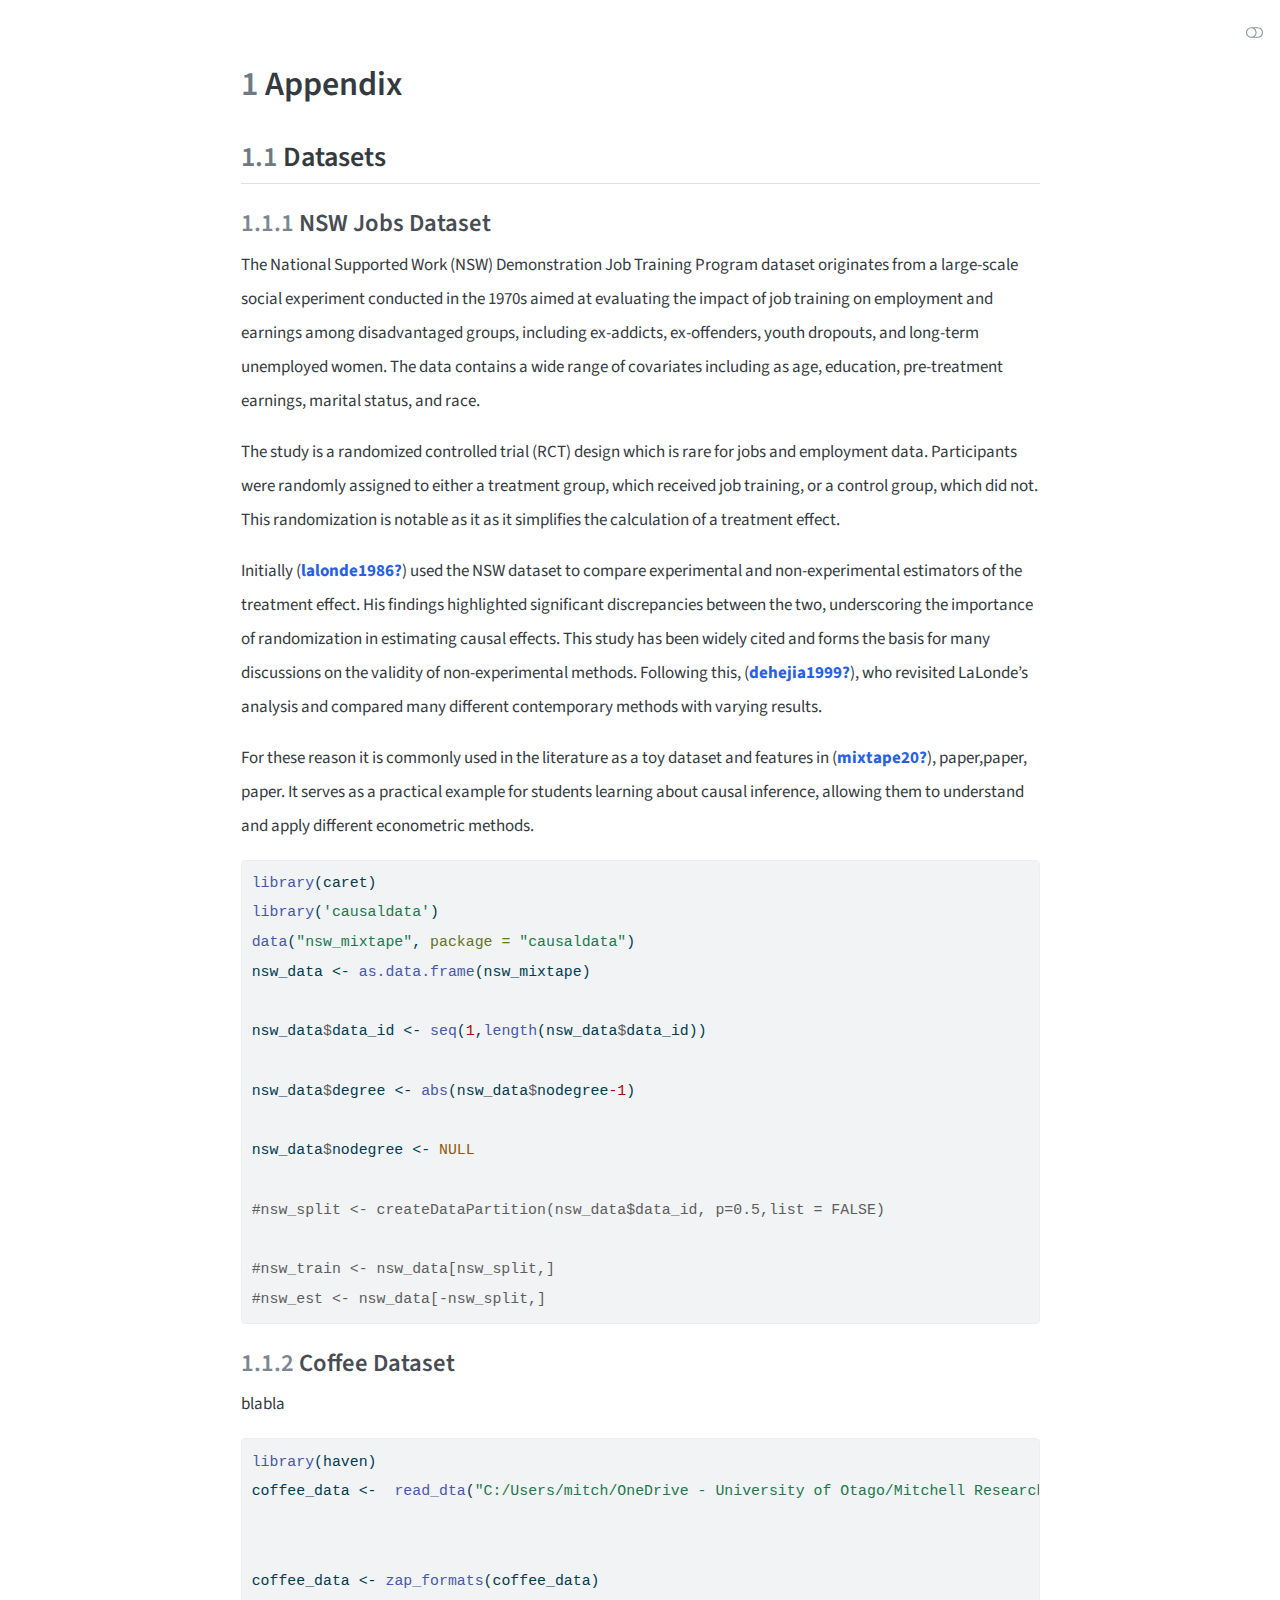
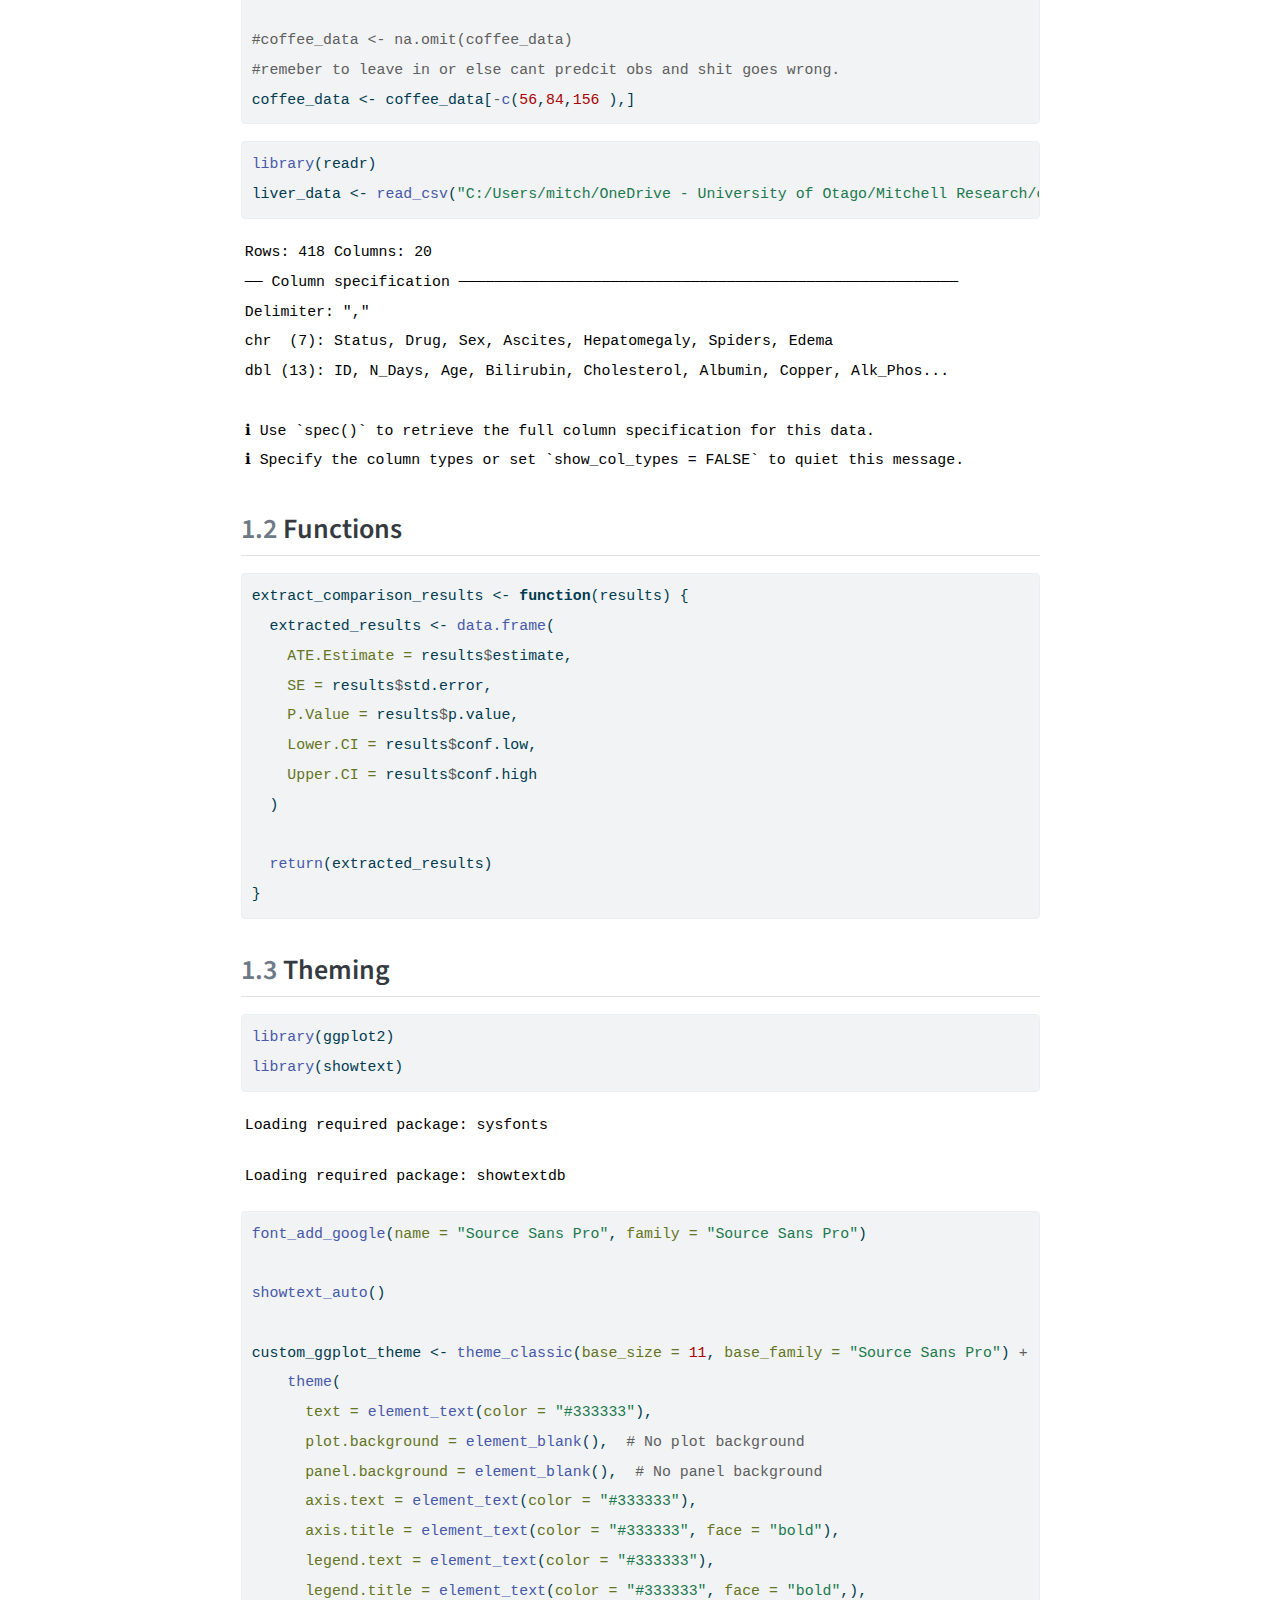
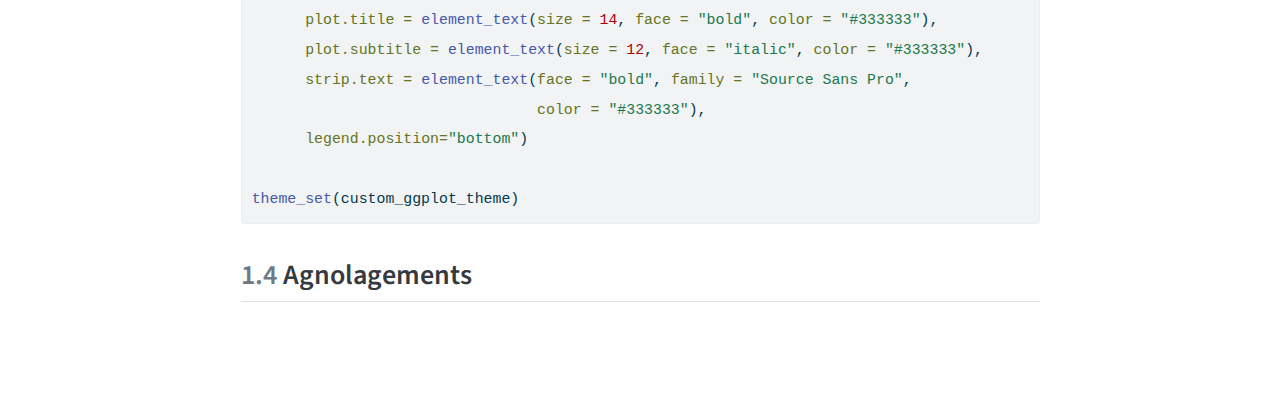
==== docs/appendix.html @ 862be771 "Publish site to docs/" ====
<!DOCTYPE html>
<html xmlns="http://www.w3.org/1999/xhtml" lang="en" xml:lang="en"><head>

<meta charset="utf-8">
<meta name="generator" content="quarto-1.5.52">

<meta name="viewport" content="width=device-width, initial-scale=1.0, user-scalable=yes">


<title>appendix</title>
<style>
code{white-space: pre-wrap;}
span.smallcaps{font-variant: small-caps;}
div.columns{display: flex; gap: min(4vw, 1.5em);}
div.column{flex: auto; overflow-x: auto;}
div.hanging-indent{margin-left: 1.5em; text-indent: -1.5em;}
ul.task-list{list-style: none;}
ul.task-list li input[type="checkbox"] {
  width: 0.8em;
  margin: 0 0.8em 0.2em -1em; /* quarto-specific, see https://github.com/quarto-dev/quarto-cli/issues/4556 */ 
  vertical-align: middle;
}
/* CSS for syntax highlighting */
pre > code.sourceCode { white-space: pre; position: relative; }
pre > code.sourceCode > span { line-height: 1.25; }
pre > code.sourceCode > span:empty { height: 1.2em; }
.sourceCode { overflow: visible; }
code.sourceCode > span { color: inherit; text-decoration: inherit; }
div.sourceCode { margin: 1em 0; }
pre.sourceCode { margin: 0; }
@media screen {
div.sourceCode { overflow: auto; }
}
@media print {
pre > code.sourceCode { white-space: pre-wrap; }
pre > code.sourceCode > span { display: inline-block; text-indent: -5em; padding-left: 5em; }
}
pre.numberSource code
  { counter-reset: source-line 0; }
pre.numberSource code > span
  { position: relative; left: -4em; counter-increment: source-line; }
pre.numberSource code > span > a:first-child::before
  { content: counter(source-line);
    position: relative; left: -1em; text-align: right; vertical-align: baseline;
    border: none; display: inline-block;
    -webkit-touch-callout: none; -webkit-user-select: none;
    -khtml-user-select: none; -moz-user-select: none;
    -ms-user-select: none; user-select: none;
    padding: 0 4px; width: 4em;
  }
pre.numberSource { margin-left: 3em;  padding-left: 4px; }
div.sourceCode
  {   }
@media screen {
pre > code.sourceCode > span > a:first-child::before { text-decoration: underline; }
}
</style>


<script src="site_libs/quarto-nav/quarto-nav.js"></script>
<script src="site_libs/clipboard/clipboard.min.js"></script>
<script src="site_libs/quarto-search/autocomplete.umd.js"></script>
<script src="site_libs/quarto-search/fuse.min.js"></script>
<script src="site_libs/quarto-search/quarto-search.js"></script>
<meta name="quarto:offset" content="./">
<script src="site_libs/quarto-html/quarto.js"></script>
<script src="site_libs/quarto-html/popper.min.js"></script>
<script src="site_libs/quarto-html/tippy.umd.min.js"></script>
<script src="site_libs/quarto-html/anchor.min.js"></script>
<link href="site_libs/quarto-html/tippy.css" rel="stylesheet">
<link href="site_libs/quarto-html/quarto-syntax-highlighting.css" rel="stylesheet" class="quarto-color-scheme" id="quarto-text-highlighting-styles">
<link href="site_libs/quarto-html/quarto-syntax-highlighting-dark.css" rel="prefetch" class="quarto-color-scheme quarto-color-alternate" id="quarto-text-highlighting-styles">
<script src="site_libs/bootstrap/bootstrap.min.js"></script>
<link href="site_libs/bootstrap/bootstrap-icons.css" rel="stylesheet">
<link href="site_libs/bootstrap/bootstrap.min.css" rel="stylesheet" class="quarto-color-scheme" id="quarto-bootstrap" data-mode="light">
<link href="site_libs/bootstrap/bootstrap-dark.min.css" rel="prefetch" class="quarto-color-scheme quarto-color-alternate" id="quarto-bootstrap" data-mode="dark">
<script id="quarto-search-options" type="application/json">{
  "location": "sidebar",
  "copy-button": false,
  "collapse-after": 3,
  "panel-placement": "start",
  "type": "textbox",
  "limit": 50,
  "keyboard-shortcut": [
    "f",
    "/",
    "s"
  ],
  "show-item-context": false,
  "language": {
    "search-no-results-text": "No results",
    "search-matching-documents-text": "matching documents",
    "search-copy-link-title": "Copy link to search",
    "search-hide-matches-text": "Hide additional matches",
    "search-more-match-text": "more match in this document",
    "search-more-matches-text": "more matches in this document",
    "search-clear-button-title": "Clear",
    "search-text-placeholder": "",
    "search-detached-cancel-button-title": "Cancel",
    "search-submit-button-title": "Submit",
    "search-label": "Search"
  }
}</script>
<style>html{ scroll-behavior: smooth; }</style>
<script async="" src="https://hypothes.is/embed.js"></script>
<script>
  window.document.addEventListener("DOMContentLoaded", function (_event) {
    document.body.classList.add('hypothesis-enabled');
  });
</script>


<link rel="stylesheet" href="styles.css">
</head>

<body class="fullcontent">

<div id="quarto-search-results"></div>
<!-- content -->
<div id="quarto-content" class="quarto-container page-columns page-rows-contents page-layout-article">
<!-- sidebar -->
<!-- margin-sidebar -->
    
<!-- main -->
<main class="content" id="quarto-document-content">




<section id="appendix" class="level1" data-number="1">
<h1 data-number="1"><span class="header-section-number">1</span> Appendix</h1>
<section id="sec-datasets" class="level2" data-number="1.1">
<h2 data-number="1.1" class="anchored" data-anchor-id="sec-datasets"><span class="header-section-number">1.1</span> Datasets</h2>
<section id="sec-data-nsw-jobs" class="level3" data-number="1.1.1">
<h3 data-number="1.1.1" class="anchored" data-anchor-id="sec-data-nsw-jobs"><span class="header-section-number">1.1.1</span> NSW Jobs Dataset</h3>
<p>The National Supported Work (NSW) Demonstration Job Training Program dataset originates from a large-scale social experiment conducted in the 1970s aimed at evaluating the impact of job training on employment and earnings among disadvantaged groups, including ex-addicts, ex-offenders, youth dropouts, and long-term unemployed women. The data contains a wide range of covariates including as age, education, pre-treatment earnings, marital status, and race.</p>
<p>The study is a randomized controlled trial (RCT) design which is rare for jobs and employment data. Participants were randomly assigned to either a treatment group, which received job training, or a control group, which did not. This randomization is notable as it as it simplifies the calculation of a treatment effect.</p>
<p>Initially <span class="citation" data-cites="lalonde1986">(<a href="#ref-lalonde1986" role="doc-biblioref"><strong>lalonde1986?</strong></a>)</span> used the NSW dataset to compare experimental and non-experimental estimators of the treatment effect. His findings highlighted significant discrepancies between the two, underscoring the importance of randomization in estimating causal effects. This study has been widely cited and forms the basis for many discussions on the validity of non-experimental methods. Following this, <span class="citation" data-cites="dehejia1999">(<a href="#ref-dehejia1999" role="doc-biblioref"><strong>dehejia1999?</strong></a>)</span>, who revisited LaLonde’s analysis and compared many different contemporary methods with varying results.</p>
<p>For these reason it is commonly used in the literature as a toy dataset and features in <span class="citation" data-cites="mixtape20">(<a href="#ref-mixtape20" role="doc-biblioref"><strong>mixtape20?</strong></a>)</span>, paper,paper, paper. It serves as a practical example for students learning about causal inference, allowing them to understand and apply different econometric methods.</p>
<div class="cell">
<div class="sourceCode cell-code" id="cb1"><pre class="sourceCode r code-with-copy"><code class="sourceCode r"><span id="cb1-1"><a href="#cb1-1" aria-hidden="true" tabindex="-1"></a><span class="fu">library</span>(caret)</span>
<span id="cb1-2"><a href="#cb1-2" aria-hidden="true" tabindex="-1"></a><span class="fu">library</span>(<span class="st">'causaldata'</span>)</span>
<span id="cb1-3"><a href="#cb1-3" aria-hidden="true" tabindex="-1"></a><span class="fu">data</span>(<span class="st">"nsw_mixtape"</span>, <span class="at">package =</span> <span class="st">"causaldata"</span>)</span>
<span id="cb1-4"><a href="#cb1-4" aria-hidden="true" tabindex="-1"></a>nsw_data <span class="ot">&lt;-</span> <span class="fu">as.data.frame</span>(nsw_mixtape)</span>
<span id="cb1-5"><a href="#cb1-5" aria-hidden="true" tabindex="-1"></a></span>
<span id="cb1-6"><a href="#cb1-6" aria-hidden="true" tabindex="-1"></a>nsw_data<span class="sc">$</span>data_id <span class="ot">&lt;-</span> <span class="fu">seq</span>(<span class="dv">1</span>,<span class="fu">length</span>(nsw_data<span class="sc">$</span>data_id))</span>
<span id="cb1-7"><a href="#cb1-7" aria-hidden="true" tabindex="-1"></a></span>
<span id="cb1-8"><a href="#cb1-8" aria-hidden="true" tabindex="-1"></a>nsw_data<span class="sc">$</span>degree <span class="ot">&lt;-</span> <span class="fu">abs</span>(nsw_data<span class="sc">$</span>nodegree<span class="dv">-1</span>)</span>
<span id="cb1-9"><a href="#cb1-9" aria-hidden="true" tabindex="-1"></a></span>
<span id="cb1-10"><a href="#cb1-10" aria-hidden="true" tabindex="-1"></a>nsw_data<span class="sc">$</span>nodegree <span class="ot">&lt;-</span> <span class="cn">NULL</span>  </span>
<span id="cb1-11"><a href="#cb1-11" aria-hidden="true" tabindex="-1"></a></span>
<span id="cb1-12"><a href="#cb1-12" aria-hidden="true" tabindex="-1"></a><span class="co">#nsw_split &lt;- createDataPartition(nsw_data$data_id, p=0.5,list = FALSE)</span></span>
<span id="cb1-13"><a href="#cb1-13" aria-hidden="true" tabindex="-1"></a></span>
<span id="cb1-14"><a href="#cb1-14" aria-hidden="true" tabindex="-1"></a><span class="co">#nsw_train &lt;- nsw_data[nsw_split,]</span></span>
<span id="cb1-15"><a href="#cb1-15" aria-hidden="true" tabindex="-1"></a><span class="co">#nsw_est &lt;- nsw_data[-nsw_split,]</span></span></code><button title="Copy to Clipboard" class="code-copy-button"><i class="bi"></i></button></pre></div>
</div>
</section>
<section id="coffee-dataset" class="level3" data-number="1.1.2">
<h3 data-number="1.1.2" class="anchored" data-anchor-id="coffee-dataset"><span class="header-section-number">1.1.2</span> Coffee Dataset</h3>
<p>blabla</p>
<div class="cell">
<div class="sourceCode cell-code" id="cb2"><pre class="sourceCode r code-with-copy"><code class="sourceCode r"><span id="cb2-1"><a href="#cb2-1" aria-hidden="true" tabindex="-1"></a><span class="fu">library</span>(haven)</span>
<span id="cb2-2"><a href="#cb2-2" aria-hidden="true" tabindex="-1"></a>coffee_data <span class="ot">&lt;-</span>  <span class="fu">read_dta</span>(<span class="st">"C:/Users/mitch/OneDrive - University of Otago/Mitchell Research/Propensity Score Replication Study/LampachMorawetzSupplementaryMaterial/Jena_etAl_LampachMorawetz.dta"</span>)</span>
<span id="cb2-3"><a href="#cb2-3" aria-hidden="true" tabindex="-1"></a></span>
<span id="cb2-4"><a href="#cb2-4" aria-hidden="true" tabindex="-1"></a></span>
<span id="cb2-5"><a href="#cb2-5" aria-hidden="true" tabindex="-1"></a>coffee_data <span class="ot">&lt;-</span> <span class="fu">zap_formats</span>(coffee_data)</span>
<span id="cb2-6"><a href="#cb2-6" aria-hidden="true" tabindex="-1"></a></span>
<span id="cb2-7"><a href="#cb2-7" aria-hidden="true" tabindex="-1"></a><span class="co">#coffee_data &lt;- na.omit(coffee_data)</span></span>
<span id="cb2-8"><a href="#cb2-8" aria-hidden="true" tabindex="-1"></a><span class="co">#remeber to leave in or else cant predcit obs and shit goes wrong. </span></span>
<span id="cb2-9"><a href="#cb2-9" aria-hidden="true" tabindex="-1"></a>coffee_data <span class="ot">&lt;-</span> coffee_data[<span class="sc">-</span><span class="fu">c</span>(<span class="dv">56</span>,<span class="dv">84</span>,<span class="dv">156</span> ),]</span></code><button title="Copy to Clipboard" class="code-copy-button"><i class="bi"></i></button></pre></div>
</div>
<div class="cell">
<div class="sourceCode cell-code" id="cb3"><pre class="sourceCode r code-with-copy"><code class="sourceCode r"><span id="cb3-1"><a href="#cb3-1" aria-hidden="true" tabindex="-1"></a><span class="fu">library</span>(readr)</span>
<span id="cb3-2"><a href="#cb3-2" aria-hidden="true" tabindex="-1"></a>liver_data <span class="ot">&lt;-</span> <span class="fu">read_csv</span>(<span class="st">"C:/Users/mitch/OneDrive - University of Otago/Mitchell Research/cirrhosis.csv"</span>)</span></code><button title="Copy to Clipboard" class="code-copy-button"><i class="bi"></i></button></pre></div>
<div class="cell-output cell-output-stderr">
<pre><code>Rows: 418 Columns: 20
── Column specification ────────────────────────────────────────────────────────
Delimiter: ","
chr  (7): Status, Drug, Sex, Ascites, Hepatomegaly, Spiders, Edema
dbl (13): ID, N_Days, Age, Bilirubin, Cholesterol, Albumin, Copper, Alk_Phos...

ℹ Use `spec()` to retrieve the full column specification for this data.
ℹ Specify the column types or set `show_col_types = FALSE` to quiet this message.</code></pre>
</div>
</div>
</section>
</section>
<section id="functions" class="level2" data-number="1.2">
<h2 data-number="1.2" class="anchored" data-anchor-id="functions"><span class="header-section-number">1.2</span> Functions</h2>
<div class="cell">
<div class="sourceCode cell-code" id="cb5"><pre class="sourceCode r code-with-copy"><code class="sourceCode r"><span id="cb5-1"><a href="#cb5-1" aria-hidden="true" tabindex="-1"></a>extract_comparison_results <span class="ot">&lt;-</span> <span class="cf">function</span>(results) {</span>
<span id="cb5-2"><a href="#cb5-2" aria-hidden="true" tabindex="-1"></a>  extracted_results <span class="ot">&lt;-</span> <span class="fu">data.frame</span>(</span>
<span id="cb5-3"><a href="#cb5-3" aria-hidden="true" tabindex="-1"></a>    <span class="at">ATE.Estimate =</span> results<span class="sc">$</span>estimate,</span>
<span id="cb5-4"><a href="#cb5-4" aria-hidden="true" tabindex="-1"></a>    <span class="at">SE =</span> results<span class="sc">$</span>std.error,</span>
<span id="cb5-5"><a href="#cb5-5" aria-hidden="true" tabindex="-1"></a>    <span class="at">P.Value =</span> results<span class="sc">$</span>p.value,</span>
<span id="cb5-6"><a href="#cb5-6" aria-hidden="true" tabindex="-1"></a>    <span class="at">Lower.CI =</span> results<span class="sc">$</span>conf.low,</span>
<span id="cb5-7"><a href="#cb5-7" aria-hidden="true" tabindex="-1"></a>    <span class="at">Upper.CI =</span> results<span class="sc">$</span>conf.high</span>
<span id="cb5-8"><a href="#cb5-8" aria-hidden="true" tabindex="-1"></a>  )</span>
<span id="cb5-9"><a href="#cb5-9" aria-hidden="true" tabindex="-1"></a>  </span>
<span id="cb5-10"><a href="#cb5-10" aria-hidden="true" tabindex="-1"></a>  <span class="fu">return</span>(extracted_results)</span>
<span id="cb5-11"><a href="#cb5-11" aria-hidden="true" tabindex="-1"></a>}</span></code><button title="Copy to Clipboard" class="code-copy-button"><i class="bi"></i></button></pre></div>
</div>
</section>
<section id="theming" class="level2" data-number="1.3">
<h2 data-number="1.3" class="anchored" data-anchor-id="theming"><span class="header-section-number">1.3</span> Theming</h2>
<div class="cell">
<div class="sourceCode cell-code" id="cb6"><pre class="sourceCode r code-with-copy"><code class="sourceCode r"><span id="cb6-1"><a href="#cb6-1" aria-hidden="true" tabindex="-1"></a><span class="fu">library</span>(ggplot2)</span>
<span id="cb6-2"><a href="#cb6-2" aria-hidden="true" tabindex="-1"></a><span class="fu">library</span>(showtext)</span></code><button title="Copy to Clipboard" class="code-copy-button"><i class="bi"></i></button></pre></div>
<div class="cell-output cell-output-stderr">
<pre><code>Loading required package: sysfonts</code></pre>
</div>
<div class="cell-output cell-output-stderr">
<pre><code>Loading required package: showtextdb</code></pre>
</div>
<div class="sourceCode cell-code" id="cb9"><pre class="sourceCode r code-with-copy"><code class="sourceCode r"><span id="cb9-1"><a href="#cb9-1" aria-hidden="true" tabindex="-1"></a><span class="fu">font_add_google</span>(<span class="at">name =</span> <span class="st">"Source Sans Pro"</span>, <span class="at">family =</span> <span class="st">"Source Sans Pro"</span>)</span>
<span id="cb9-2"><a href="#cb9-2" aria-hidden="true" tabindex="-1"></a></span>
<span id="cb9-3"><a href="#cb9-3" aria-hidden="true" tabindex="-1"></a><span class="fu">showtext_auto</span>()</span>
<span id="cb9-4"><a href="#cb9-4" aria-hidden="true" tabindex="-1"></a></span>
<span id="cb9-5"><a href="#cb9-5" aria-hidden="true" tabindex="-1"></a>custom_ggplot_theme <span class="ot">&lt;-</span> <span class="fu">theme_classic</span>(<span class="at">base_size =</span> <span class="dv">11</span>, <span class="at">base_family =</span> <span class="st">"Source Sans Pro"</span>) <span class="sc">+</span></span>
<span id="cb9-6"><a href="#cb9-6" aria-hidden="true" tabindex="-1"></a>    <span class="fu">theme</span>(</span>
<span id="cb9-7"><a href="#cb9-7" aria-hidden="true" tabindex="-1"></a>      <span class="at">text =</span> <span class="fu">element_text</span>(<span class="at">color =</span> <span class="st">"#333333"</span>),</span>
<span id="cb9-8"><a href="#cb9-8" aria-hidden="true" tabindex="-1"></a>      <span class="at">plot.background =</span> <span class="fu">element_blank</span>(),  <span class="co"># No plot background</span></span>
<span id="cb9-9"><a href="#cb9-9" aria-hidden="true" tabindex="-1"></a>      <span class="at">panel.background =</span> <span class="fu">element_blank</span>(),  <span class="co"># No panel background</span></span>
<span id="cb9-10"><a href="#cb9-10" aria-hidden="true" tabindex="-1"></a>      <span class="at">axis.text =</span> <span class="fu">element_text</span>(<span class="at">color =</span> <span class="st">"#333333"</span>),</span>
<span id="cb9-11"><a href="#cb9-11" aria-hidden="true" tabindex="-1"></a>      <span class="at">axis.title =</span> <span class="fu">element_text</span>(<span class="at">color =</span> <span class="st">"#333333"</span>, <span class="at">face =</span> <span class="st">"bold"</span>),</span>
<span id="cb9-12"><a href="#cb9-12" aria-hidden="true" tabindex="-1"></a>      <span class="at">legend.text =</span> <span class="fu">element_text</span>(<span class="at">color =</span> <span class="st">"#333333"</span>),</span>
<span id="cb9-13"><a href="#cb9-13" aria-hidden="true" tabindex="-1"></a>      <span class="at">legend.title =</span> <span class="fu">element_text</span>(<span class="at">color =</span> <span class="st">"#333333"</span>, <span class="at">face =</span> <span class="st">"bold"</span>,),</span>
<span id="cb9-14"><a href="#cb9-14" aria-hidden="true" tabindex="-1"></a>      <span class="at">plot.title =</span> <span class="fu">element_text</span>(<span class="at">size =</span> <span class="dv">14</span>, <span class="at">face =</span> <span class="st">"bold"</span>, <span class="at">color =</span> <span class="st">"#333333"</span>),</span>
<span id="cb9-15"><a href="#cb9-15" aria-hidden="true" tabindex="-1"></a>      <span class="at">plot.subtitle =</span> <span class="fu">element_text</span>(<span class="at">size =</span> <span class="dv">12</span>, <span class="at">face =</span> <span class="st">"italic"</span>, <span class="at">color =</span> <span class="st">"#333333"</span>),</span>
<span id="cb9-16"><a href="#cb9-16" aria-hidden="true" tabindex="-1"></a>      <span class="at">strip.text =</span> <span class="fu">element_text</span>(<span class="at">face =</span> <span class="st">"bold"</span>, <span class="at">family =</span> <span class="st">"Source Sans Pro"</span>, </span>
<span id="cb9-17"><a href="#cb9-17" aria-hidden="true" tabindex="-1"></a>                                <span class="at">color =</span> <span class="st">"#333333"</span>),</span>
<span id="cb9-18"><a href="#cb9-18" aria-hidden="true" tabindex="-1"></a>      <span class="at">legend.position=</span><span class="st">"bottom"</span>)</span>
<span id="cb9-19"><a href="#cb9-19" aria-hidden="true" tabindex="-1"></a></span>
<span id="cb9-20"><a href="#cb9-20" aria-hidden="true" tabindex="-1"></a><span class="fu">theme_set</span>(custom_ggplot_theme)</span></code><button title="Copy to Clipboard" class="code-copy-button"><i class="bi"></i></button></pre></div>
</div>
</section>
<section id="agnolagements" class="level2" data-number="1.4">
<h2 data-number="1.4" class="anchored" data-anchor-id="agnolagements"><span class="header-section-number">1.4</span> Agnolagements</h2>
<!-- https://www.ncbi.nlm.nih.gov/pmc/articles/PMC3250568/. This link has some discussion about if trees are grown too deep in rf, such that there is total purity in each leaf node then prob preds are not consistent.  -->
<!-- note cross entropy for the random forest model is suboptimal because it only optimises within each tree not globally-->
<!-- maybe look into local linear forests for rf as they seem to avoid having the bias to the boundires caused by poor response surfaces. if there is a smoother response surface and then combined with local linear forests for propensity scores, could be good. perhaps there can be an adpatation of grf to optimise for bernoiulli in further reserach. perhaps this is what probability_forest does???  -->
<!-- look into this webiste for formatting. their css, fonts, commends down the side of main text are all really effective. copy and credit.  -->
<!-- https://silviacanelon.com/blog/2023-09-29-hello-quarto/#designing-the-site -->


</section>
</section>

</main> <!-- /main -->
<script id="quarto-html-after-body" type="application/javascript">
window.document.addEventListener("DOMContentLoaded", function (event) {
  const toggleBodyColorMode = (bsSheetEl) => {
    const mode = bsSheetEl.getAttribute("data-mode");
    const bodyEl = window.document.querySelector("body");
    if (mode === "dark") {
      bodyEl.classList.add("quarto-dark");
      bodyEl.classList.remove("quarto-light");
    } else {
      bodyEl.classList.add("quarto-light");
      bodyEl.classList.remove("quarto-dark");
    }
  }
  const toggleBodyColorPrimary = () => {
    const bsSheetEl = window.document.querySelector("link#quarto-bootstrap");
    if (bsSheetEl) {
      toggleBodyColorMode(bsSheetEl);
    }
  }
  toggleBodyColorPrimary();  
  const disableStylesheet = (stylesheets) => {
    for (let i=0; i < stylesheets.length; i++) {
      const stylesheet = stylesheets[i];
      stylesheet.rel = 'prefetch';
    }
  }
  const enableStylesheet = (stylesheets) => {
    for (let i=0; i < stylesheets.length; i++) {
      const stylesheet = stylesheets[i];
      stylesheet.rel = 'stylesheet';
    }
  }
  const manageTransitions = (selector, allowTransitions) => {
    const els = window.document.querySelectorAll(selector);
    for (let i=0; i < els.length; i++) {
      const el = els[i];
      if (allowTransitions) {
        el.classList.remove('notransition');
      } else {
        el.classList.add('notransition');
      }
    }
  }
  const toggleGiscusIfUsed = (isAlternate, darkModeDefault) => {
    const baseTheme = document.querySelector('#giscus-base-theme')?.value ?? 'light';
    const alternateTheme = document.querySelector('#giscus-alt-theme')?.value ?? 'dark';
    let newTheme = '';
    if(darkModeDefault) {
      newTheme = isAlternate ? baseTheme : alternateTheme;
    } else {
      newTheme = isAlternate ? alternateTheme : baseTheme;
    }
    const changeGiscusTheme = () => {
      // From: https://github.com/giscus/giscus/issues/336
      const sendMessage = (message) => {
        const iframe = document.querySelector('iframe.giscus-frame');
        if (!iframe) return;
        iframe.contentWindow.postMessage({ giscus: message }, 'https://giscus.app');
      }
      sendMessage({
        setConfig: {
          theme: newTheme
        }
      });
    }
    const isGiscussLoaded = window.document.querySelector('iframe.giscus-frame') !== null;
    if (isGiscussLoaded) {
      changeGiscusTheme();
    }
  }
  const toggleColorMode = (alternate) => {
    // Switch the stylesheets
    const alternateStylesheets = window.document.querySelectorAll('link.quarto-color-scheme.quarto-color-alternate');
    manageTransitions('#quarto-margin-sidebar .nav-link', false);
    if (alternate) {
      enableStylesheet(alternateStylesheets);
      for (const sheetNode of alternateStylesheets) {
        if (sheetNode.id === "quarto-bootstrap") {
          toggleBodyColorMode(sheetNode);
        }
      }
    } else {
      disableStylesheet(alternateStylesheets);
      toggleBodyColorPrimary();
    }
    manageTransitions('#quarto-margin-sidebar .nav-link', true);
    // Switch the toggles
    const toggles = window.document.querySelectorAll('.quarto-color-scheme-toggle');
    for (let i=0; i < toggles.length; i++) {
      const toggle = toggles[i];
      if (toggle) {
        if (alternate) {
          toggle.classList.add("alternate");     
        } else {
          toggle.classList.remove("alternate");
        }
      }
    }
    // Hack to workaround the fact that safari doesn't
    // properly recolor the scrollbar when toggling (#1455)
    if (navigator.userAgent.indexOf('Safari') > 0 && navigator.userAgent.indexOf('Chrome') == -1) {
      manageTransitions("body", false);
      window.scrollTo(0, 1);
      setTimeout(() => {
        window.scrollTo(0, 0);
        manageTransitions("body", true);
      }, 40);  
    }
  }
  const isFileUrl = () => { 
    return window.location.protocol === 'file:';
  }
  const hasAlternateSentinel = () => {  
    let styleSentinel = getColorSchemeSentinel();
    if (styleSentinel !== null) {
      return styleSentinel === "alternate";
    } else {
      return false;
    }
  }
  const setStyleSentinel = (alternate) => {
    const value = alternate ? "alternate" : "default";
    if (!isFileUrl()) {
      window.localStorage.setItem("quarto-color-scheme", value);
    } else {
      localAlternateSentinel = value;
    }
  }
  const getColorSchemeSentinel = () => {
    if (!isFileUrl()) {
      const storageValue = window.localStorage.getItem("quarto-color-scheme");
      return storageValue != null ? storageValue : localAlternateSentinel;
    } else {
      return localAlternateSentinel;
    }
  }
  const darkModeDefault = false;
  let localAlternateSentinel = darkModeDefault ? 'alternate' : 'default';
  // Dark / light mode switch
  window.quartoToggleColorScheme = () => {
    // Read the current dark / light value 
    let toAlternate = !hasAlternateSentinel();
    toggleColorMode(toAlternate);
    setStyleSentinel(toAlternate);
    toggleGiscusIfUsed(toAlternate, darkModeDefault);
  };
  // Ensure there is a toggle, if there isn't float one in the top right
  if (window.document.querySelector('.quarto-color-scheme-toggle') === null) {
    const a = window.document.createElement('a');
    a.classList.add('top-right');
    a.classList.add('quarto-color-scheme-toggle');
    a.href = "";
    a.onclick = function() { try { window.quartoToggleColorScheme(); } catch {} return false; };
    const i = window.document.createElement("i");
    i.classList.add('bi');
    a.appendChild(i);
    window.document.body.appendChild(a);
  }
  // Switch to dark mode if need be
  if (hasAlternateSentinel()) {
    toggleColorMode(true);
  } else {
    toggleColorMode(false);
  }
  const icon = "";
  const anchorJS = new window.AnchorJS();
  anchorJS.options = {
    placement: 'right',
    icon: icon
  };
  anchorJS.add('.anchored');
  const isCodeAnnotation = (el) => {
    for (const clz of el.classList) {
      if (clz.startsWith('code-annotation-')) {                     
        return true;
      }
    }
    return false;
  }
  const onCopySuccess = function(e) {
    // button target
    const button = e.trigger;
    // don't keep focus
    button.blur();
    // flash "checked"
    button.classList.add('code-copy-button-checked');
    var currentTitle = button.getAttribute("title");
    button.setAttribute("title", "Copied!");
    let tooltip;
    if (window.bootstrap) {
      button.setAttribute("data-bs-toggle", "tooltip");
      button.setAttribute("data-bs-placement", "left");
      button.setAttribute("data-bs-title", "Copied!");
      tooltip = new bootstrap.Tooltip(button, 
        { trigger: "manual", 
          customClass: "code-copy-button-tooltip",
          offset: [0, -8]});
      tooltip.show();    
    }
    setTimeout(function() {
      if (tooltip) {
        tooltip.hide();
        button.removeAttribute("data-bs-title");
        button.removeAttribute("data-bs-toggle");
        button.removeAttribute("data-bs-placement");
      }
      button.setAttribute("title", currentTitle);
      button.classList.remove('code-copy-button-checked');
    }, 1000);
    // clear code selection
    e.clearSelection();
  }
  const getTextToCopy = function(trigger) {
      const codeEl = trigger.previousElementSibling.cloneNode(true);
      for (const childEl of codeEl.children) {
        if (isCodeAnnotation(childEl)) {
          childEl.remove();
        }
      }
      return codeEl.innerText;
  }
  const clipboard = new window.ClipboardJS('.code-copy-button:not([data-in-quarto-modal])', {
    text: getTextToCopy
  });
  clipboard.on('success', onCopySuccess);
  if (window.document.getElementById('quarto-embedded-source-code-modal')) {
    // For code content inside modals, clipBoardJS needs to be initialized with a container option
    // TODO: Check when it could be a function (https://github.com/zenorocha/clipboard.js/issues/860)
    const clipboardModal = new window.ClipboardJS('.code-copy-button[data-in-quarto-modal]', {
      text: getTextToCopy,
      container: window.document.getElementById('quarto-embedded-source-code-modal')
    });
    clipboardModal.on('success', onCopySuccess);
  }
    var localhostRegex = new RegExp(/^(?:http|https):\/\/localhost\:?[0-9]*\//);
    var mailtoRegex = new RegExp(/^mailto:/);
      var filterRegex = new RegExp('/' + window.location.host + '/');
    var isInternal = (href) => {
        return filterRegex.test(href) || localhostRegex.test(href) || mailtoRegex.test(href);
    }
    // Inspect non-navigation links and adorn them if external
 	var links = window.document.querySelectorAll('a[href]:not(.nav-link):not(.navbar-brand):not(.toc-action):not(.sidebar-link):not(.sidebar-item-toggle):not(.pagination-link):not(.no-external):not([aria-hidden]):not(.dropdown-item):not(.quarto-navigation-tool):not(.about-link)');
    for (var i=0; i<links.length; i++) {
      const link = links[i];
      if (!isInternal(link.href)) {
        // undo the damage that might have been done by quarto-nav.js in the case of
        // links that we want to consider external
        if (link.dataset.originalHref !== undefined) {
          link.href = link.dataset.originalHref;
        }
      }
    }
  function tippyHover(el, contentFn, onTriggerFn, onUntriggerFn) {
    const config = {
      allowHTML: true,
      maxWidth: 500,
      delay: 100,
      arrow: false,
      appendTo: function(el) {
          return el.parentElement;
      },
      interactive: true,
      interactiveBorder: 10,
      theme: 'quarto',
      placement: 'bottom-start',
    };
    if (contentFn) {
      config.content = contentFn;
    }
    if (onTriggerFn) {
      config.onTrigger = onTriggerFn;
    }
    if (onUntriggerFn) {
      config.onUntrigger = onUntriggerFn;
    }
    window.tippy(el, config); 
  }
  const noterefs = window.document.querySelectorAll('a[role="doc-noteref"]');
  for (var i=0; i<noterefs.length; i++) {
    const ref = noterefs[i];
    tippyHover(ref, function() {
      // use id or data attribute instead here
      let href = ref.getAttribute('data-footnote-href') || ref.getAttribute('href');
      try { href = new URL(href).hash; } catch {}
      const id = href.replace(/^#\/?/, "");
      const note = window.document.getElementById(id);
      if (note) {
        return note.innerHTML;
      } else {
        return "";
      }
    });
  }
  const xrefs = window.document.querySelectorAll('a.quarto-xref');
  const processXRef = (id, note) => {
    // Strip column container classes
    const stripColumnClz = (el) => {
      el.classList.remove("page-full", "page-columns");
      if (el.children) {
        for (const child of el.children) {
          stripColumnClz(child);
        }
      }
    }
    stripColumnClz(note)
    if (id === null || id.startsWith('sec-')) {
      // Special case sections, only their first couple elements
      const container = document.createElement("div");
      if (note.children && note.children.length > 2) {
        container.appendChild(note.children[0].cloneNode(true));
        for (let i = 1; i < note.children.length; i++) {
          const child = note.children[i];
          if (child.tagName === "P" && child.innerText === "") {
            continue;
          } else {
            container.appendChild(child.cloneNode(true));
            break;
          }
        }
        if (window.Quarto?.typesetMath) {
          window.Quarto.typesetMath(container);
        }
        return container.innerHTML
      } else {
        if (window.Quarto?.typesetMath) {
          window.Quarto.typesetMath(note);
        }
        return note.innerHTML;
      }
    } else {
      // Remove any anchor links if they are present
      const anchorLink = note.querySelector('a.anchorjs-link');
      if (anchorLink) {
        anchorLink.remove();
      }
      if (window.Quarto?.typesetMath) {
        window.Quarto.typesetMath(note);
      }
      // TODO in 1.5, we should make sure this works without a callout special case
      if (note.classList.contains("callout")) {
        return note.outerHTML;
      } else {
        return note.innerHTML;
      }
    }
  }
  for (var i=0; i<xrefs.length; i++) {
    const xref = xrefs[i];
    tippyHover(xref, undefined, function(instance) {
      instance.disable();
      let url = xref.getAttribute('href');
      let hash = undefined; 
      if (url.startsWith('#')) {
        hash = url;
      } else {
        try { hash = new URL(url).hash; } catch {}
      }
      if (hash) {
        const id = hash.replace(/^#\/?/, "");
        const note = window.document.getElementById(id);
        if (note !== null) {
          try {
            const html = processXRef(id, note.cloneNode(true));
            instance.setContent(html);
          } finally {
            instance.enable();
            instance.show();
          }
        } else {
          // See if we can fetch this
          fetch(url.split('#')[0])
          .then(res => res.text())
          .then(html => {
            const parser = new DOMParser();
            const htmlDoc = parser.parseFromString(html, "text/html");
            const note = htmlDoc.getElementById(id);
            if (note !== null) {
              const html = processXRef(id, note);
              instance.setContent(html);
            } 
          }).finally(() => {
            instance.enable();
            instance.show();
          });
        }
      } else {
        // See if we can fetch a full url (with no hash to target)
        // This is a special case and we should probably do some content thinning / targeting
        fetch(url)
        .then(res => res.text())
        .then(html => {
          const parser = new DOMParser();
          const htmlDoc = parser.parseFromString(html, "text/html");
          const note = htmlDoc.querySelector('main.content');
          if (note !== null) {
            // This should only happen for chapter cross references
            // (since there is no id in the URL)
            // remove the first header
            if (note.children.length > 0 && note.children[0].tagName === "HEADER") {
              note.children[0].remove();
            }
            const html = processXRef(null, note);
            instance.setContent(html);
          } 
        }).finally(() => {
          instance.enable();
          instance.show();
        });
      }
    }, function(instance) {
    });
  }
      let selectedAnnoteEl;
      const selectorForAnnotation = ( cell, annotation) => {
        let cellAttr = 'data-code-cell="' + cell + '"';
        let lineAttr = 'data-code-annotation="' +  annotation + '"';
        const selector = 'span[' + cellAttr + '][' + lineAttr + ']';
        return selector;
      }
      const selectCodeLines = (annoteEl) => {
        const doc = window.document;
        const targetCell = annoteEl.getAttribute("data-target-cell");
        const targetAnnotation = annoteEl.getAttribute("data-target-annotation");
        const annoteSpan = window.document.querySelector(selectorForAnnotation(targetCell, targetAnnotation));
        const lines = annoteSpan.getAttribute("data-code-lines").split(",");
        const lineIds = lines.map((line) => {
          return targetCell + "-" + line;
        })
        let top = null;
        let height = null;
        let parent = null;
        if (lineIds.length > 0) {
            //compute the position of the single el (top and bottom and make a div)
            const el = window.document.getElementById(lineIds[0]);
            top = el.offsetTop;
            height = el.offsetHeight;
            parent = el.parentElement.parentElement;
          if (lineIds.length > 1) {
            const lastEl = window.document.getElementById(lineIds[lineIds.length - 1]);
            const bottom = lastEl.offsetTop + lastEl.offsetHeight;
            height = bottom - top;
          }
          if (top !== null && height !== null && parent !== null) {
            // cook up a div (if necessary) and position it 
            let div = window.document.getElementById("code-annotation-line-highlight");
            if (div === null) {
              div = window.document.createElement("div");
              div.setAttribute("id", "code-annotation-line-highlight");
              div.style.position = 'absolute';
              parent.appendChild(div);
            }
            div.style.top = top - 2 + "px";
            div.style.height = height + 4 + "px";
            div.style.left = 0;
            let gutterDiv = window.document.getElementById("code-annotation-line-highlight-gutter");
            if (gutterDiv === null) {
              gutterDiv = window.document.createElement("div");
              gutterDiv.setAttribute("id", "code-annotation-line-highlight-gutter");
              gutterDiv.style.position = 'absolute';
              const codeCell = window.document.getElementById(targetCell);
              const gutter = codeCell.querySelector('.code-annotation-gutter');
              gutter.appendChild(gutterDiv);
            }
            gutterDiv.style.top = top - 2 + "px";
            gutterDiv.style.height = height + 4 + "px";
          }
          selectedAnnoteEl = annoteEl;
        }
      };
      const unselectCodeLines = () => {
        const elementsIds = ["code-annotation-line-highlight", "code-annotation-line-highlight-gutter"];
        elementsIds.forEach((elId) => {
          const div = window.document.getElementById(elId);
          if (div) {
            div.remove();
          }
        });
        selectedAnnoteEl = undefined;
      };
        // Handle positioning of the toggle
    window.addEventListener(
      "resize",
      throttle(() => {
        elRect = undefined;
        if (selectedAnnoteEl) {
          selectCodeLines(selectedAnnoteEl);
        }
      }, 10)
    );
    function throttle(fn, ms) {
    let throttle = false;
    let timer;
      return (...args) => {
        if(!throttle) { // first call gets through
            fn.apply(this, args);
            throttle = true;
        } else { // all the others get throttled
            if(timer) clearTimeout(timer); // cancel #2
            timer = setTimeout(() => {
              fn.apply(this, args);
              timer = throttle = false;
            }, ms);
        }
      };
    }
      // Attach click handler to the DT
      const annoteDls = window.document.querySelectorAll('dt[data-target-cell]');
      for (const annoteDlNode of annoteDls) {
        annoteDlNode.addEventListener('click', (event) => {
          const clickedEl = event.target;
          if (clickedEl !== selectedAnnoteEl) {
            unselectCodeLines();
            const activeEl = window.document.querySelector('dt[data-target-cell].code-annotation-active');
            if (activeEl) {
              activeEl.classList.remove('code-annotation-active');
            }
            selectCodeLines(clickedEl);
            clickedEl.classList.add('code-annotation-active');
          } else {
            // Unselect the line
            unselectCodeLines();
            clickedEl.classList.remove('code-annotation-active');
          }
        });
      }
  const findCites = (el) => {
    const parentEl = el.parentElement;
    if (parentEl) {
      const cites = parentEl.dataset.cites;
      if (cites) {
        return {
          el,
          cites: cites.split(' ')
        };
      } else {
        return findCites(el.parentElement)
      }
    } else {
      return undefined;
    }
  };
  var bibliorefs = window.document.querySelectorAll('a[role="doc-biblioref"]');
  for (var i=0; i<bibliorefs.length; i++) {
    const ref = bibliorefs[i];
    const citeInfo = findCites(ref);
    if (citeInfo) {
      tippyHover(citeInfo.el, function() {
        var popup = window.document.createElement('div');
        citeInfo.cites.forEach(function(cite) {
          var citeDiv = window.document.createElement('div');
          citeDiv.classList.add('hanging-indent');
          citeDiv.classList.add('csl-entry');
          var biblioDiv = window.document.getElementById('ref-' + cite);
          if (biblioDiv) {
            citeDiv.innerHTML = biblioDiv.innerHTML;
          }
          popup.appendChild(citeDiv);
        });
        return popup.innerHTML;
      });
    }
  }
});
</script>
</div> <!-- /content -->




<script src="site_libs/quarto-html/zenscroll-min.js"></script>
</body></html>
---- docs/site_libs/quarto-html/tippy.css ----
.tippy-box[data-animation=fade][data-state=hidden]{opacity:0}[data-tippy-root]{max-width:calc(100vw - 10px)}.tippy-box{position:relative;background-color:#333;color:#fff;border-radius:4px;font-size:14px;line-height:1.4;white-space:normal;outline:0;transition-property:transform,visibility,opacity}.tippy-box[data-placement^=top]>.tippy-arrow{bottom:0}.tippy-box[data-placement^=top]>.tippy-arrow:before{bottom:-7px;left:0;border-width:8px 8px 0;border-top-color:initial;transform-origin:center top}.tippy-box[data-placement^=bottom]>.tippy-arrow{top:0}.tippy-box[data-placement^=bottom]>.tippy-arrow:before{top:-7px;left:0;border-width:0 8px 8px;border-bottom-color:initial;transform-origin:center bottom}.tippy-box[data-placement^=left]>.tippy-arrow{right:0}.tippy-box[data-placement^=left]>.tippy-arrow:before{border-width:8px 0 8px 8px;border-left-color:initial;right:-7px;transform-origin:center left}.tippy-box[data-placement^=right]>.tippy-arrow{left:0}.tippy-box[data-placement^=right]>.tippy-arrow:before{left:-7px;border-width:8px 8px 8px 0;border-right-color:initial;transform-origin:center right}.tippy-box[data-inertia][data-state=visible]{transition-timing-function:cubic-bezier(.54,1.5,.38,1.11)}.tippy-arrow{width:16px;height:16px;color:#333}.tippy-arrow:before{content:"";position:absolute;border-color:transparent;border-style:solid}.tippy-content{position:relative;padding:5px 9px;z-index:1}
---- docs/site_libs/quarto-html/quarto-syntax-highlighting.css ----
/* quarto syntax highlight colors */
:root {
  --quarto-hl-ot-color: #003B4F;
  --quarto-hl-at-color: #657422;
  --quarto-hl-ss-color: #20794D;
  --quarto-hl-an-color: #5E5E5E;
  --quarto-hl-fu-color: #4758AB;
  --quarto-hl-st-color: #20794D;
  --quarto-hl-cf-color: #003B4F;
  --quarto-hl-op-color: #5E5E5E;
  --quarto-hl-er-color: #AD0000;
  --quarto-hl-bn-color: #AD0000;
  --quarto-hl-al-color: #AD0000;
  --quarto-hl-va-color: #111111;
  --quarto-hl-bu-color: inherit;
  --quarto-hl-ex-color: inherit;
  --quarto-hl-pp-color: #AD0000;
  --quarto-hl-in-color: #5E5E5E;
  --quarto-hl-vs-color: #20794D;
  --quarto-hl-wa-color: #5E5E5E;
  --quarto-hl-do-color: #5E5E5E;
  --quarto-hl-im-color: #00769E;
  --quarto-hl-ch-color: #20794D;
  --quarto-hl-dt-color: #AD0000;
  --quarto-hl-fl-color: #AD0000;
  --quarto-hl-co-color: #5E5E5E;
  --quarto-hl-cv-color: #5E5E5E;
  --quarto-hl-cn-color: #8f5902;
  --quarto-hl-sc-color: #5E5E5E;
  --quarto-hl-dv-color: #AD0000;
  --quarto-hl-kw-color: #003B4F;
}

/* other quarto variables */
:root {
  --quarto-font-monospace: SFMono-Regular, Menlo, Monaco, Consolas, "Liberation Mono", "Courier New", monospace;
}

pre > code.sourceCode > span {
  color: #003B4F;
}

code span {
  color: #003B4F;
}

code.sourceCode > span {
  color: #003B4F;
}

div.sourceCode,
div.sourceCode pre.sourceCode {
  color: #003B4F;
}

code span.ot {
  color: #003B4F;
  font-style: inherit;
}

code span.at {
  color: #657422;
  font-style: inherit;
}

code span.ss {
  color: #20794D;
  font-style: inherit;
}

code span.an {
  color: #5E5E5E;
  font-style: inherit;
}

code span.fu {
  color: #4758AB;
  font-style: inherit;
}

code span.st {
  color: #20794D;
  font-style: inherit;
}

code span.cf {
  color: #003B4F;
  font-weight: bold;
  font-style: inherit;
}

code span.op {
  color: #5E5E5E;
  font-style: inherit;
}

code span.er {
  color: #AD0000;
  font-style: inherit;
}

code span.bn {
  color: #AD0000;
  font-style: inherit;
}

code span.al {
  color: #AD0000;
  font-style: inherit;
}

code span.va {
  color: #111111;
  font-style: inherit;
}

code span.bu {
  font-style: inherit;
}

code span.ex {
  font-style: inherit;
}

code span.pp {
  color: #AD0000;
  font-style: inherit;
}

code span.in {
  color: #5E5E5E;
  font-style: inherit;
}

code span.vs {
  color: #20794D;
  font-style: inherit;
}

code span.wa {
  color: #5E5E5E;
  font-style: italic;
}

code span.do {
  color: #5E5E5E;
  font-style: italic;
}

code span.im {
  color: #00769E;
  font-style: inherit;
}

code span.ch {
  color: #20794D;
  font-style: inherit;
}

code span.dt {
  color: #AD0000;
  font-style: inherit;
}

code span.fl {
  color: #AD0000;
  font-style: inherit;
}

code span.co {
  color: #5E5E5E;
  font-style: inherit;
}

code span.cv {
  color: #5E5E5E;
  font-style: italic;
}

code span.cn {
  color: #8f5902;
  font-style: inherit;
}

code span.sc {
  color: #5E5E5E;
  font-style: inherit;
}

code span.dv {
  color: #AD0000;
  font-style: inherit;
}

code span.kw {
  color: #003B4F;
  font-weight: bold;
  font-style: inherit;
}

.prevent-inlining {
  content: "</";
}

/*# sourceMappingURL=debc5d5d77c3f9108843748ff7464032.css.map */
---- docs/site_libs/quarto-html/quarto-syntax-highlighting-dark.css ----
/* quarto syntax highlight colors */
:root {
  --quarto-hl-al-color: #f07178;
  --quarto-hl-an-color: #d4d0ab;
  --quarto-hl-at-color: #00e0e0;
  --quarto-hl-bn-color: #d4d0ab;
  --quarto-hl-bu-color: #abe338;
  --quarto-hl-ch-color: #abe338;
  --quarto-hl-co-color: #f8f8f2;
  --quarto-hl-cv-color: #ffd700;
  --quarto-hl-cn-color: #ffd700;
  --quarto-hl-cf-color: #ffa07a;
  --quarto-hl-dt-color: #ffa07a;
  --quarto-hl-dv-color: #d4d0ab;
  --quarto-hl-do-color: #f8f8f2;
  --quarto-hl-er-color: #f07178;
  --quarto-hl-ex-color: #00e0e0;
  --quarto-hl-fl-color: #d4d0ab;
  --quarto-hl-fu-color: #ffa07a;
  --quarto-hl-im-color: #abe338;
  --quarto-hl-in-color: #d4d0ab;
  --quarto-hl-kw-color: #ffa07a;
  --quarto-hl-op-color: #ffa07a;
  --quarto-hl-ot-color: #00e0e0;
  --quarto-hl-pp-color: #dcc6e0;
  --quarto-hl-re-color: #00e0e0;
  --quarto-hl-sc-color: #abe338;
  --quarto-hl-ss-color: #abe338;
  --quarto-hl-st-color: #abe338;
  --quarto-hl-va-color: #00e0e0;
  --quarto-hl-vs-color: #abe338;
  --quarto-hl-wa-color: #dcc6e0;
}

/* other quarto variables */
:root {
  --quarto-font-monospace: SFMono-Regular, Menlo, Monaco, Consolas, "Liberation Mono", "Courier New", monospace;
}

code span.al {
  background-color: #2a0f15;
  font-weight: bold;
  color: #f07178;
}

code span.an {
  color: #d4d0ab;
}

code span.at {
  color: #00e0e0;
}

code span.bn {
  color: #d4d0ab;
}

code span.bu {
  color: #abe338;
}

code span.ch {
  color: #abe338;
}

code span.co {
  font-style: italic;
  color: #f8f8f2;
}

code span.cv {
  color: #ffd700;
}

code span.cn {
  color: #ffd700;
}

code span.cf {
  font-weight: bold;
  color: #ffa07a;
}

code span.dt {
  color: #ffa07a;
}

code span.dv {
  color: #d4d0ab;
}

code span.do {
  color: #f8f8f2;
}

code span.er {
  color: #f07178;
  text-decoration: underline;
}

code span.ex {
  font-weight: bold;
  color: #00e0e0;
}

code span.fl {
  color: #d4d0ab;
}

code span.fu {
  color: #ffa07a;
}

code span.im {
  color: #abe338;
}

code span.in {
  color: #d4d0ab;
}

code span.kw {
  font-weight: bold;
  color: #ffa07a;
}

pre > code.sourceCode > span {
  color: #f8f8f2;
}

code span {
  color: #f8f8f2;
}

code.sourceCode > span {
  color: #f8f8f2;
}

div.sourceCode,
div.sourceCode pre.sourceCode {
  color: #f8f8f2;
}

code span.op {
  color: #ffa07a;
}

code span.ot {
  color: #00e0e0;
}

code span.pp {
  color: #dcc6e0;
}

code span.re {
  background-color: #f8f8f2;
  color: #00e0e0;
}

code span.sc {
  color: #abe338;
}

code span.ss {
  color: #abe338;
}

code span.st {
  color: #abe338;
}

code span.va {
  color: #00e0e0;
}

code span.vs {
  color: #abe338;
}

code span.wa {
  color: #dcc6e0;
}

.prevent-inlining {
  content: "</";
}

/*# sourceMappingURL=935a306eefa94366c21e1a970dddb765.css.map */
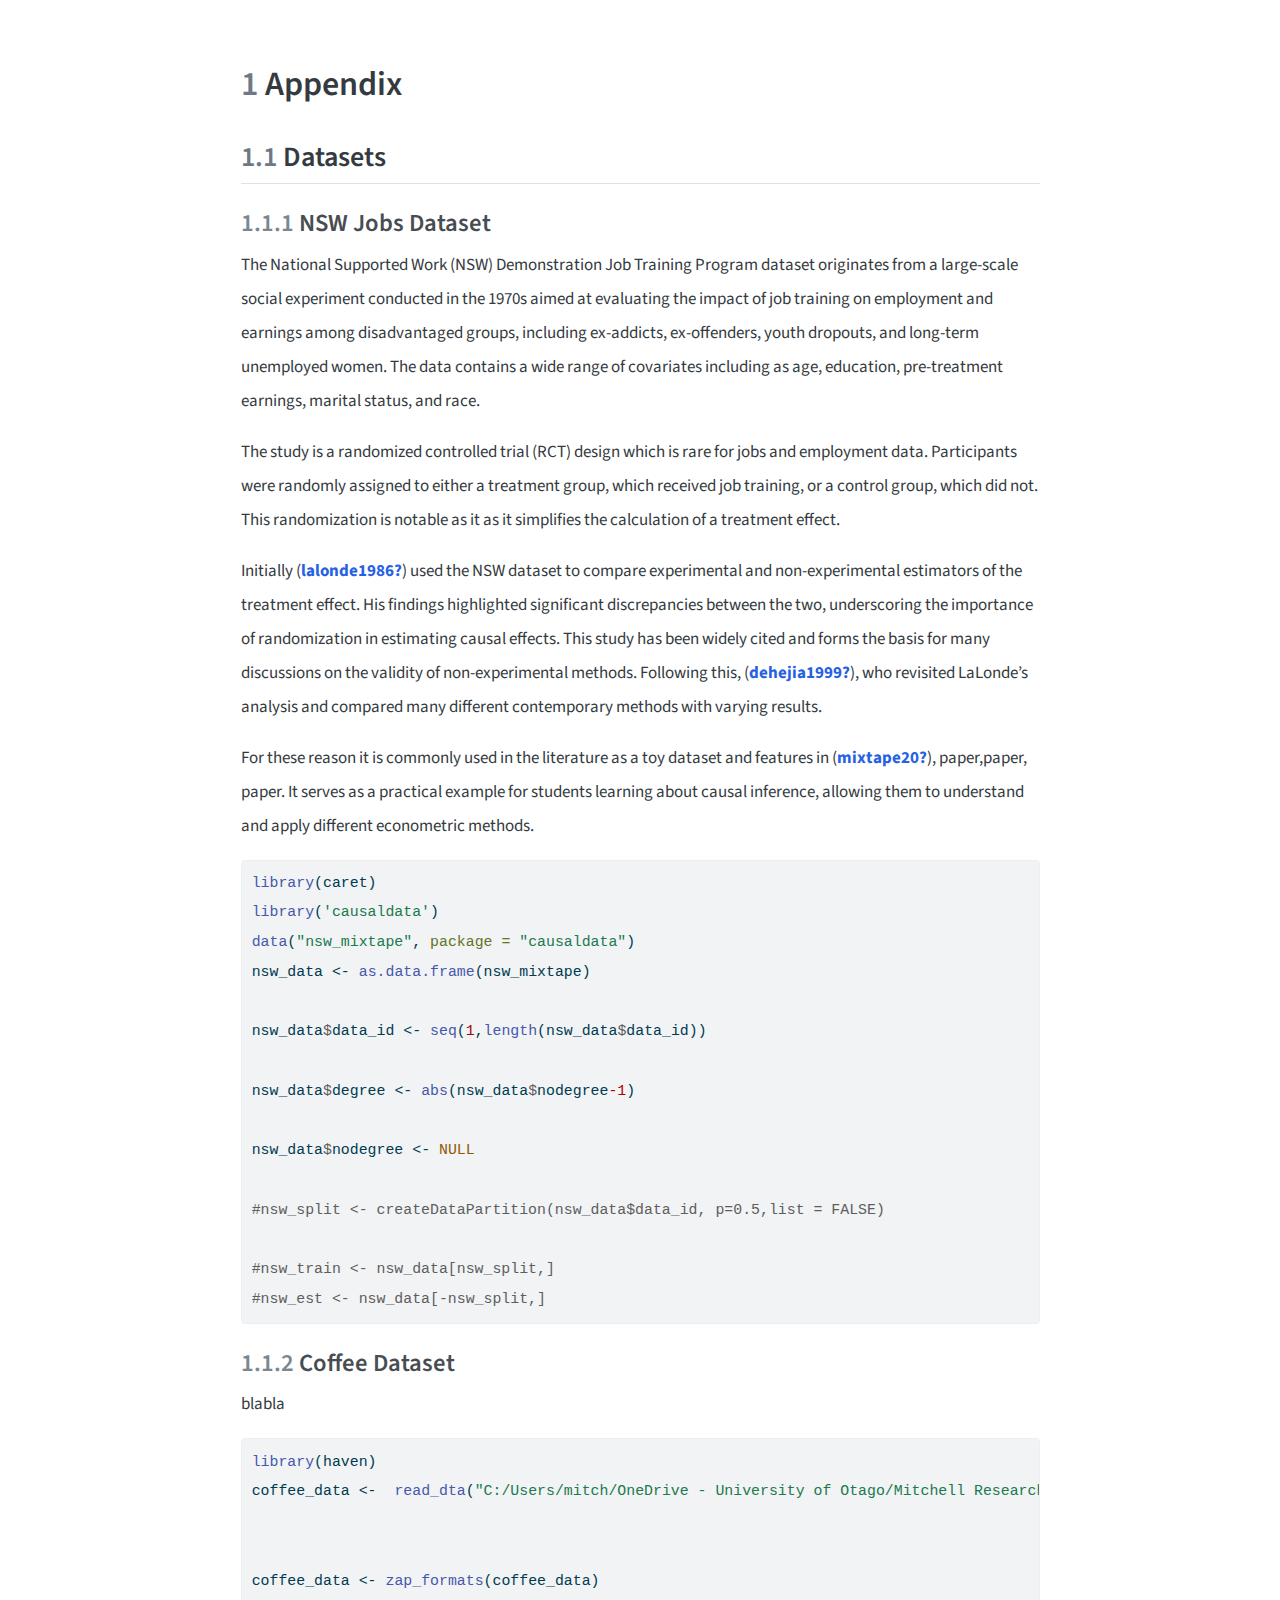
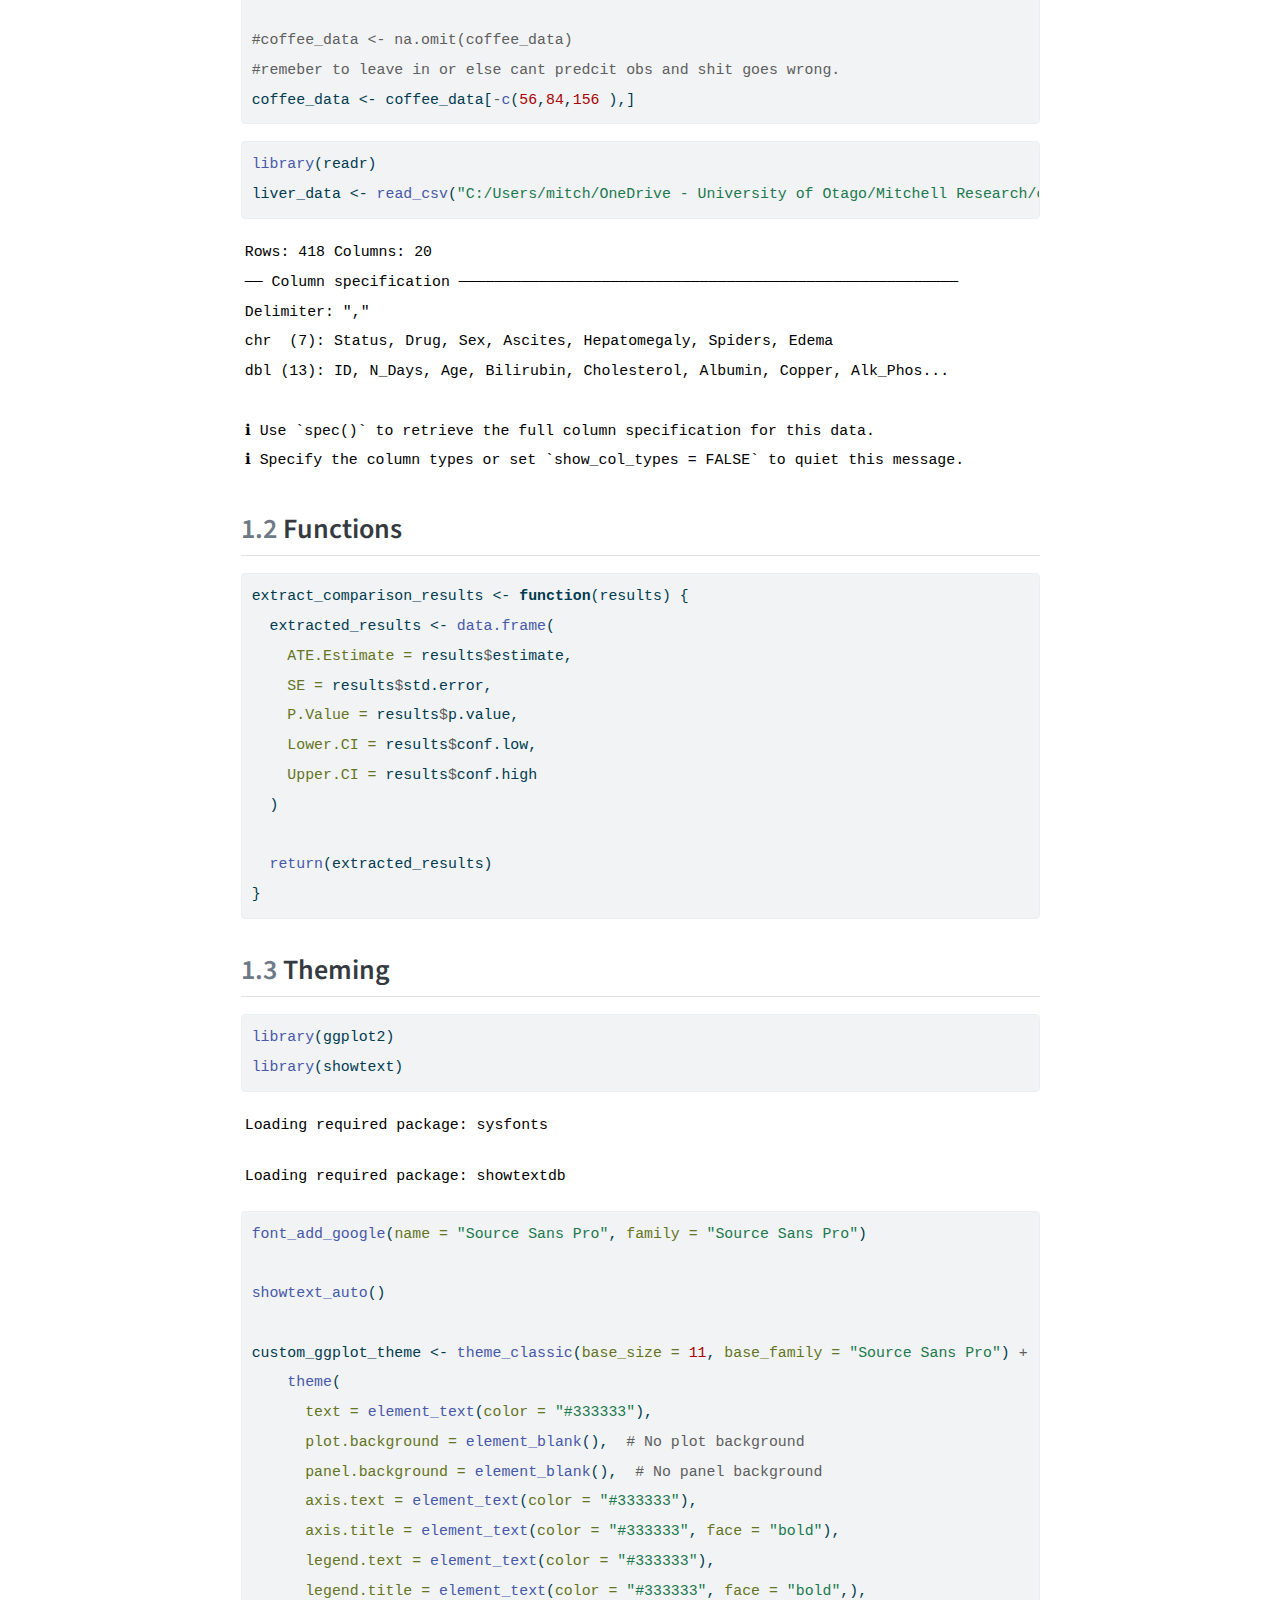
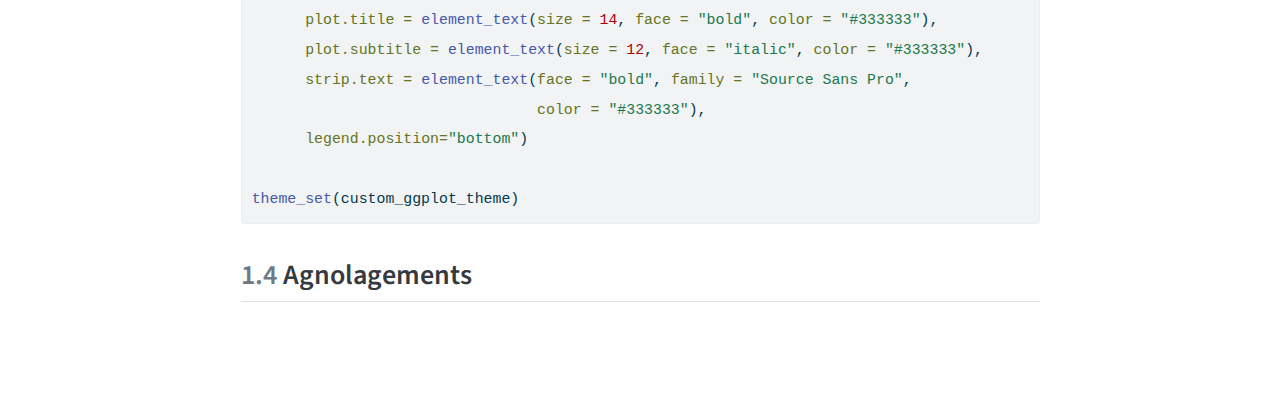
==== commit a54614bc: "remove dark theme to resolve render issue" ====
--- a/docs/appendix.html
+++ b/docs/appendix.html
@@ -68,12 +68,10 @@
 <script src="site_libs/quarto-html/tippy.umd.min.js"></script>
 <script src="site_libs/quarto-html/anchor.min.js"></script>
 <link href="site_libs/quarto-html/tippy.css" rel="stylesheet">
-<link href="site_libs/quarto-html/quarto-syntax-highlighting.css" rel="stylesheet" class="quarto-color-scheme" id="quarto-text-highlighting-styles">
-<link href="site_libs/quarto-html/quarto-syntax-highlighting-dark.css" rel="prefetch" class="quarto-color-scheme quarto-color-alternate" id="quarto-text-highlighting-styles">
+<link href="site_libs/quarto-html/quarto-syntax-highlighting.css" rel="stylesheet" id="quarto-text-highlighting-styles">
 <script src="site_libs/bootstrap/bootstrap.min.js"></script>
 <link href="site_libs/bootstrap/bootstrap-icons.css" rel="stylesheet">
-<link href="site_libs/bootstrap/bootstrap.min.css" rel="stylesheet" class="quarto-color-scheme" id="quarto-bootstrap" data-mode="light">
-<link href="site_libs/bootstrap/bootstrap-dark.min.css" rel="prefetch" class="quarto-color-scheme quarto-color-alternate" id="quarto-bootstrap" data-mode="dark">
+<link href="site_libs/bootstrap/bootstrap.min.css" rel="stylesheet" id="quarto-bootstrap" data-mode="light">
 <script id="quarto-search-options" type="application/json">{
   "location": "sidebar",
   "copy-button": false,
@@ -110,7 +108,6 @@
 </script>
 
 
-<link rel="stylesheet" href="styles.css">
 </head>
 
 <body class="fullcontent">
@@ -267,150 +264,6 @@
     }
   }
   toggleBodyColorPrimary();  
-  const disableStylesheet = (stylesheets) => {
-    for (let i=0; i < stylesheets.length; i++) {
-      const stylesheet = stylesheets[i];
-      stylesheet.rel = 'prefetch';
-    }
-  }
-  const enableStylesheet = (stylesheets) => {
-    for (let i=0; i < stylesheets.length; i++) {
-      const stylesheet = stylesheets[i];
-      stylesheet.rel = 'stylesheet';
-    }
-  }
-  const manageTransitions = (selector, allowTransitions) => {
-    const els = window.document.querySelectorAll(selector);
-    for (let i=0; i < els.length; i++) {
-      const el = els[i];
-      if (allowTransitions) {
-        el.classList.remove('notransition');
-      } else {
-        el.classList.add('notransition');
-      }
-    }
-  }
-  const toggleGiscusIfUsed = (isAlternate, darkModeDefault) => {
-    const baseTheme = document.querySelector('#giscus-base-theme')?.value ?? 'light';
-    const alternateTheme = document.querySelector('#giscus-alt-theme')?.value ?? 'dark';
-    let newTheme = '';
-    if(darkModeDefault) {
-      newTheme = isAlternate ? baseTheme : alternateTheme;
-    } else {
-      newTheme = isAlternate ? alternateTheme : baseTheme;
-    }
-    const changeGiscusTheme = () => {
-      // From: https://github.com/giscus/giscus/issues/336
-      const sendMessage = (message) => {
-        const iframe = document.querySelector('iframe.giscus-frame');
-        if (!iframe) return;
-        iframe.contentWindow.postMessage({ giscus: message }, 'https://giscus.app');
-      }
-      sendMessage({
-        setConfig: {
-          theme: newTheme
-        }
-      });
-    }
-    const isGiscussLoaded = window.document.querySelector('iframe.giscus-frame') !== null;
-    if (isGiscussLoaded) {
-      changeGiscusTheme();
-    }
-  }
-  const toggleColorMode = (alternate) => {
-    // Switch the stylesheets
-    const alternateStylesheets = window.document.querySelectorAll('link.quarto-color-scheme.quarto-color-alternate');
-    manageTransitions('#quarto-margin-sidebar .nav-link', false);
-    if (alternate) {
-      enableStylesheet(alternateStylesheets);
-      for (const sheetNode of alternateStylesheets) {
-        if (sheetNode.id === "quarto-bootstrap") {
-          toggleBodyColorMode(sheetNode);
-        }
-      }
-    } else {
-      disableStylesheet(alternateStylesheets);
-      toggleBodyColorPrimary();
-    }
-    manageTransitions('#quarto-margin-sidebar .nav-link', true);
-    // Switch the toggles
-    const toggles = window.document.querySelectorAll('.quarto-color-scheme-toggle');
-    for (let i=0; i < toggles.length; i++) {
-      const toggle = toggles[i];
-      if (toggle) {
-        if (alternate) {
-          toggle.classList.add("alternate");     
-        } else {
-          toggle.classList.remove("alternate");
-        }
-      }
-    }
-    // Hack to workaround the fact that safari doesn't
-    // properly recolor the scrollbar when toggling (#1455)
-    if (navigator.userAgent.indexOf('Safari') > 0 && navigator.userAgent.indexOf('Chrome') == -1) {
-      manageTransitions("body", false);
-      window.scrollTo(0, 1);
-      setTimeout(() => {
-        window.scrollTo(0, 0);
-        manageTransitions("body", true);
-      }, 40);  
-    }
-  }
-  const isFileUrl = () => { 
-    return window.location.protocol === 'file:';
-  }
-  const hasAlternateSentinel = () => {  
-    let styleSentinel = getColorSchemeSentinel();
-    if (styleSentinel !== null) {
-      return styleSentinel === "alternate";
-    } else {
-      return false;
-    }
-  }
-  const setStyleSentinel = (alternate) => {
-    const value = alternate ? "alternate" : "default";
-    if (!isFileUrl()) {
-      window.localStorage.setItem("quarto-color-scheme", value);
-    } else {
-      localAlternateSentinel = value;
-    }
-  }
-  const getColorSchemeSentinel = () => {
-    if (!isFileUrl()) {
-      const storageValue = window.localStorage.getItem("quarto-color-scheme");
-      return storageValue != null ? storageValue : localAlternateSentinel;
-    } else {
-      return localAlternateSentinel;
-    }
-  }
-  const darkModeDefault = false;
-  let localAlternateSentinel = darkModeDefault ? 'alternate' : 'default';
-  // Dark / light mode switch
-  window.quartoToggleColorScheme = () => {
-    // Read the current dark / light value 
-    let toAlternate = !hasAlternateSentinel();
-    toggleColorMode(toAlternate);
-    setStyleSentinel(toAlternate);
-    toggleGiscusIfUsed(toAlternate, darkModeDefault);
-  };
-  // Ensure there is a toggle, if there isn't float one in the top right
-  if (window.document.querySelector('.quarto-color-scheme-toggle') === null) {
-    const a = window.document.createElement('a');
-    a.classList.add('top-right');
-    a.classList.add('quarto-color-scheme-toggle');
-    a.href = "";
-    a.onclick = function() { try { window.quartoToggleColorScheme(); } catch {} return false; };
-    const i = window.document.createElement("i");
-    i.classList.add('bi');
-    a.appendChild(i);
-    window.document.body.appendChild(a);
-  }
-  // Switch to dark mode if need be
-  if (hasAlternateSentinel()) {
-    toggleColorMode(true);
-  } else {
-    toggleColorMode(false);
-  }
   const icon = "";
   const anchorJS = new window.AnchorJS();
   anchorJS.options = {
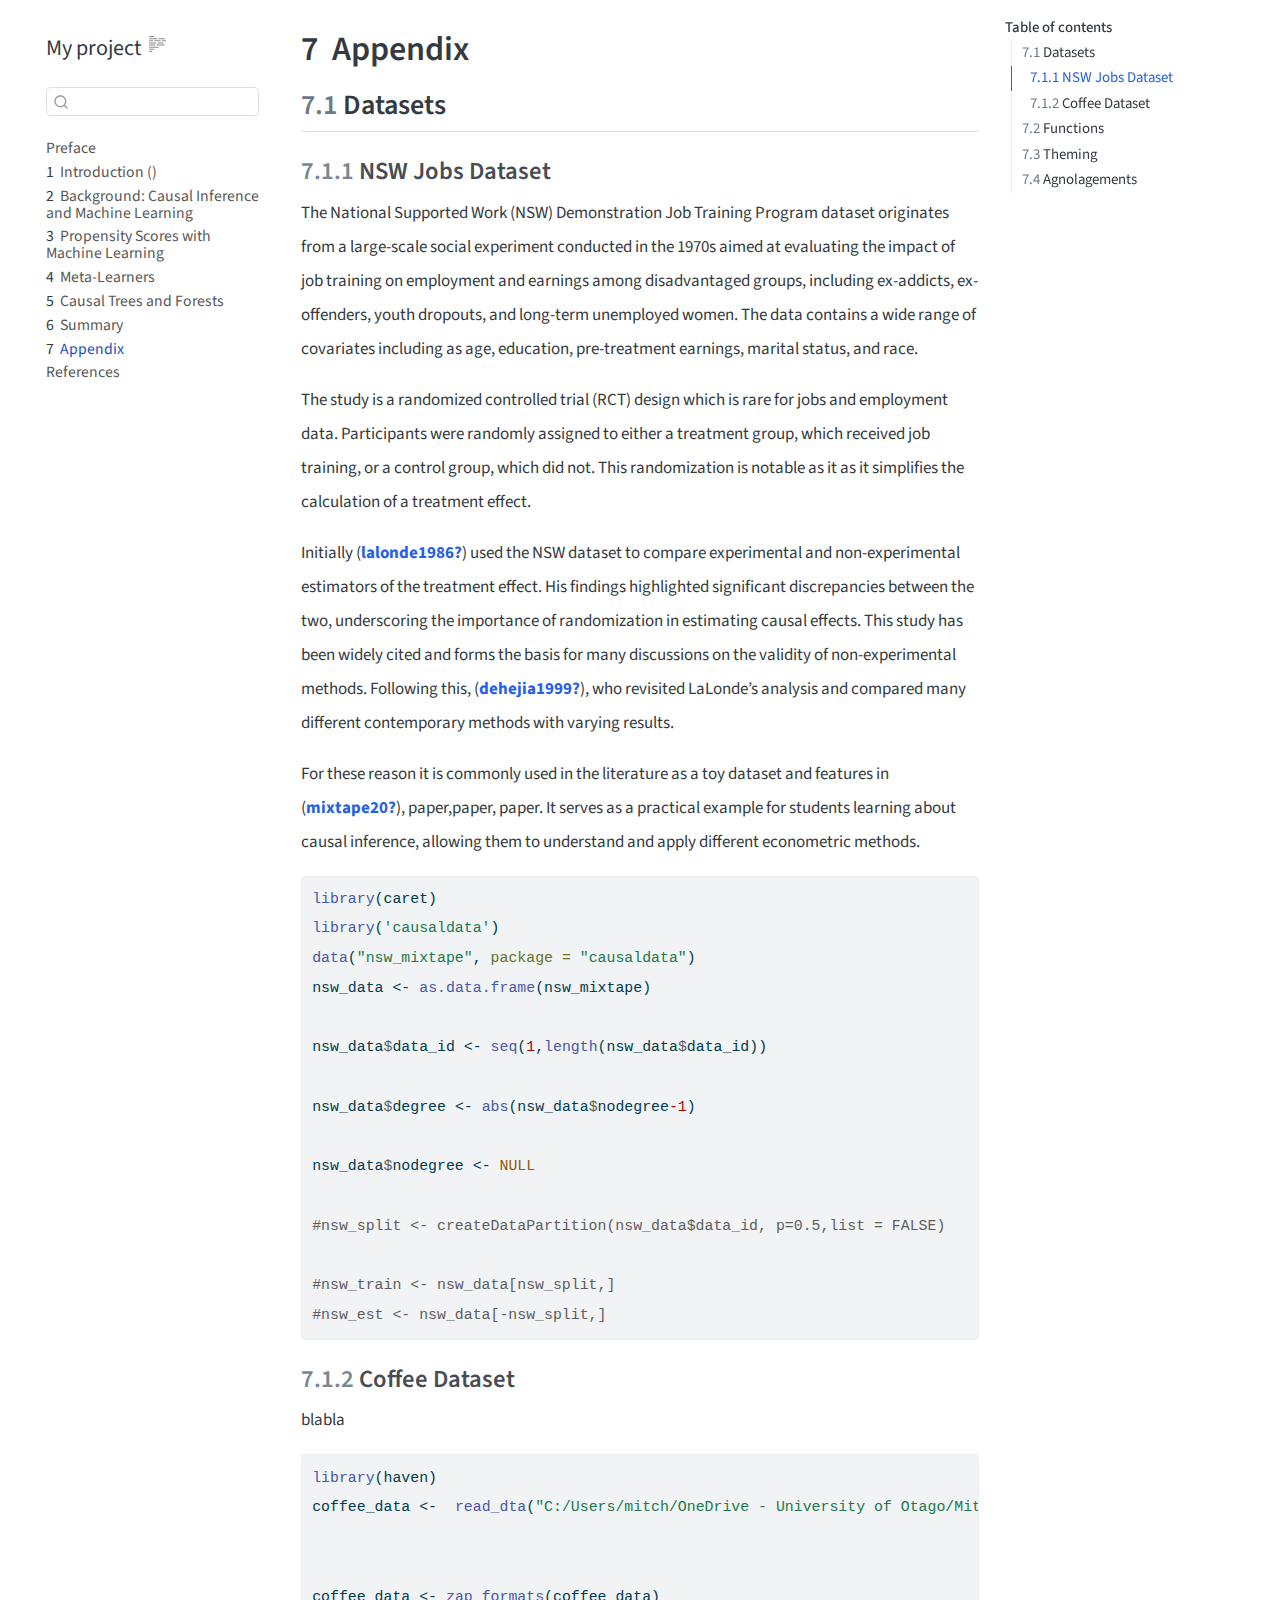
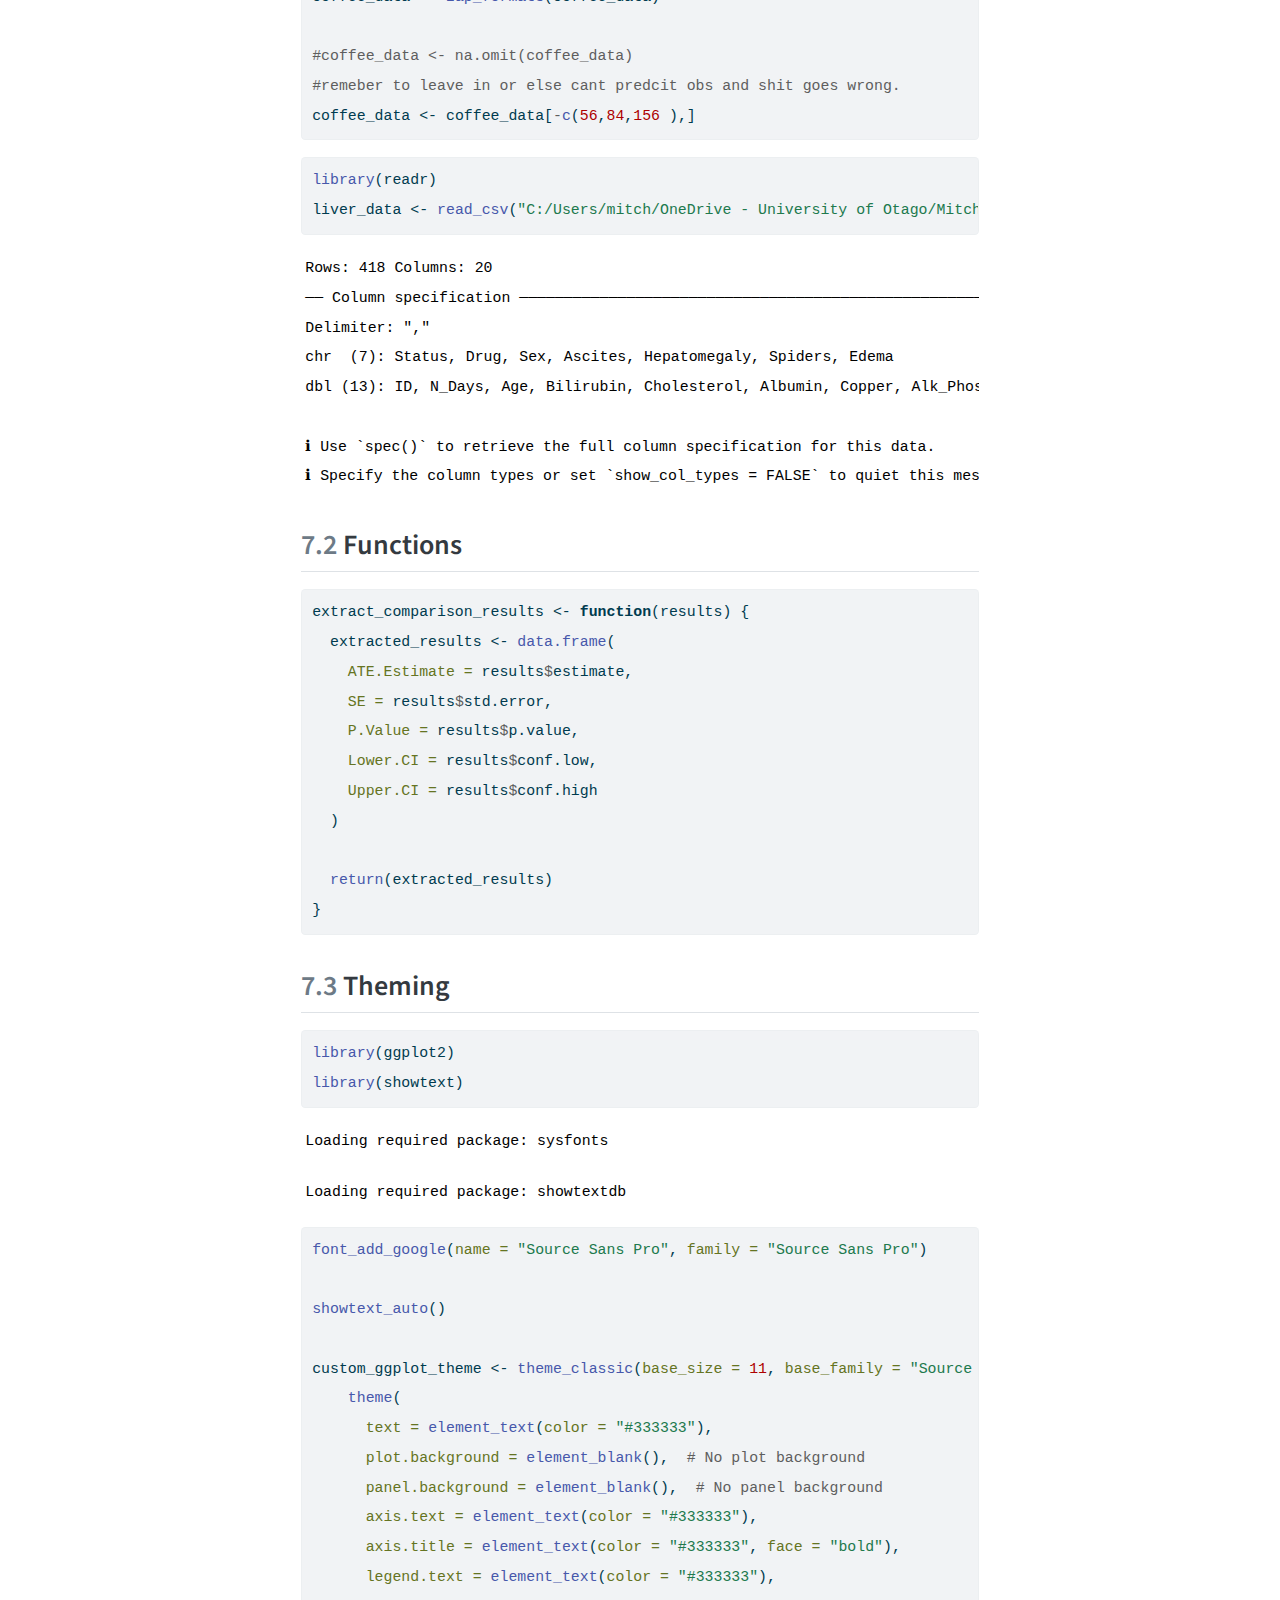
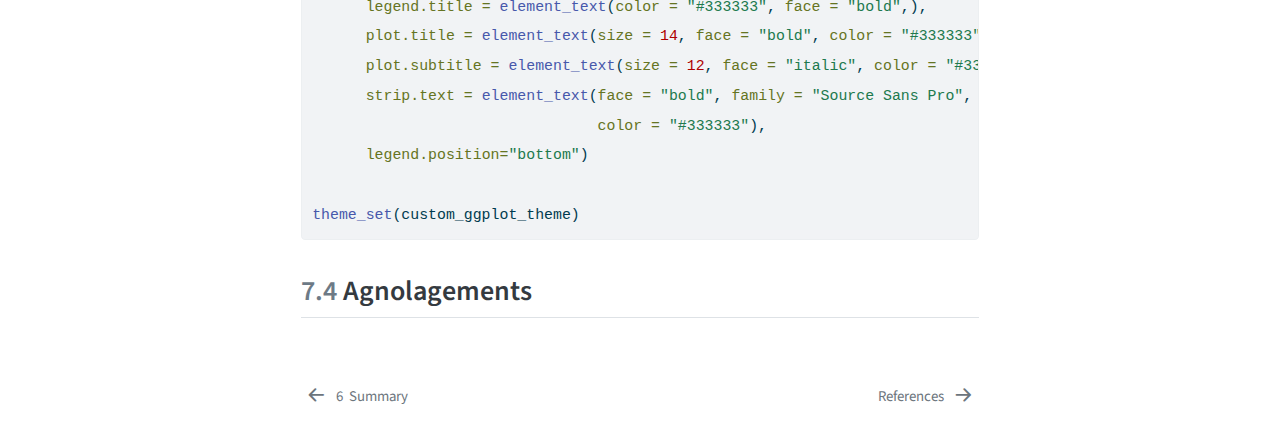
==== commit 8acbaf2a: "addition of project files" ====
--- a/docs/appendix.html
+++ b/docs/appendix.html
@@ -7,7 +7,7 @@
 <meta name="viewport" content="width=device-width, initial-scale=1.0, user-scalable=yes">
 
 
-<title>appendix</title>
+<title>7&nbsp; Appendix – My project</title>
 <style>
 code{white-space: pre-wrap;}
 span.smallcaps{font-variant: small-caps;}
@@ -58,11 +58,14 @@
 
 
 <script src="site_libs/quarto-nav/quarto-nav.js"></script>
+<script src="site_libs/quarto-nav/headroom.min.js"></script>
 <script src="site_libs/clipboard/clipboard.min.js"></script>
 <script src="site_libs/quarto-search/autocomplete.umd.js"></script>
 <script src="site_libs/quarto-search/fuse.min.js"></script>
 <script src="site_libs/quarto-search/quarto-search.js"></script>
 <meta name="quarto:offset" content="./">
+<link href="./references.html" rel="next">
+<link href="./summary.html" rel="prev">
 <script src="site_libs/quarto-html/quarto.js"></script>
 <script src="site_libs/quarto-html/popper.min.js"></script>
 <script src="site_libs/quarto-html/tippy.umd.min.js"></script>
@@ -110,26 +113,148 @@
 
 </head>
 
-<body class="fullcontent">
+<body class="nav-sidebar floating">
 
 <div id="quarto-search-results"></div>
+  <header id="quarto-header" class="headroom fixed-top">
+  <nav class="quarto-secondary-nav">
+    <div class="container-fluid d-flex">
+      <button type="button" class="quarto-btn-toggle btn" data-bs-toggle="collapse" role="button" data-bs-target=".quarto-sidebar-collapse-item" aria-controls="quarto-sidebar" aria-expanded="false" aria-label="Toggle sidebar navigation" onclick="if (window.quartoToggleHeadroom) { window.quartoToggleHeadroom(); }">
+        <i class="bi bi-layout-text-sidebar-reverse"></i>
+      </button>
+        <nav class="quarto-page-breadcrumbs" aria-label="breadcrumb"><ol class="breadcrumb"><li class="breadcrumb-item"><a href="./appendix.html"><span class="chapter-number">7</span>&nbsp; <span class="chapter-title">Appendix</span></a></li></ol></nav>
+        <a class="flex-grow-1" role="navigation" data-bs-toggle="collapse" data-bs-target=".quarto-sidebar-collapse-item" aria-controls="quarto-sidebar" aria-expanded="false" aria-label="Toggle sidebar navigation" onclick="if (window.quartoToggleHeadroom) { window.quartoToggleHeadroom(); }">      
+        </a>
+      <button type="button" class="btn quarto-search-button" aria-label="Search" onclick="window.quartoOpenSearch();">
+        <i class="bi bi-search"></i>
+      </button>
+    </div>
+  </nav>
+</header>
 <!-- content -->
 <div id="quarto-content" class="quarto-container page-columns page-rows-contents page-layout-article">
 <!-- sidebar -->
+  <nav id="quarto-sidebar" class="sidebar collapse collapse-horizontal quarto-sidebar-collapse-item sidebar-navigation floating overflow-auto">
+    <div class="pt-lg-2 mt-2 text-left sidebar-header">
+    <div class="sidebar-title mb-0 py-0">
+      <a href="./">My project</a> 
+        <div class="sidebar-tools-main">
+  <a href="" class="quarto-reader-toggle quarto-navigation-tool px-1" onclick="window.quartoToggleReader(); return false;" title="Toggle reader mode">
+  <div class="quarto-reader-toggle-btn">
+  <i class="bi"></i>
+  </div>
+</a>
+</div>
+    </div>
+      </div>
+        <div class="mt-2 flex-shrink-0 align-items-center">
+        <div class="sidebar-search">
+        <div id="quarto-search" class="" title="Search"></div>
+        </div>
+        </div>
+    <div class="sidebar-menu-container"> 
+    <ul class="list-unstyled mt-1">
+        <li class="sidebar-item">
+  <div class="sidebar-item-container"> 
+  <a href="./index.html" class="sidebar-item-text sidebar-link">
+ <span class="menu-text">Preface</span></a>
+  </div>
+</li>
+        <li class="sidebar-item">
+  <div class="sidebar-item-container"> 
+  <a href="./intro.html" class="sidebar-item-text sidebar-link">
+ <span class="menu-text"><span class="chapter-number">1</span>&nbsp; <span class="chapter-title">Introduction ()</span></span></a>
+  </div>
+</li>
+        <li class="sidebar-item">
+  <div class="sidebar-item-container"> 
+  <a href="./background.html" class="sidebar-item-text sidebar-link">
+ <span class="menu-text"><span class="chapter-number">2</span>&nbsp; <span class="chapter-title">Background: Causal Inference and Machine Learning</span></span></a>
+  </div>
+</li>
+        <li class="sidebar-item">
+  <div class="sidebar-item-container"> 
+  <a href="./propensity.html" class="sidebar-item-text sidebar-link">
+ <span class="menu-text"><span class="chapter-number">3</span>&nbsp; <span class="chapter-title">Propensity Scores with Machine Learning</span></span></a>
+  </div>
+</li>
+        <li class="sidebar-item">
+  <div class="sidebar-item-container"> 
+  <a href="./metalearners.html" class="sidebar-item-text sidebar-link">
+ <span class="menu-text"><span class="chapter-number">4</span>&nbsp; <span class="chapter-title">Meta-Learners</span></span></a>
+  </div>
+</li>
+        <li class="sidebar-item">
+  <div class="sidebar-item-container"> 
+  <a href="./trees.html" class="sidebar-item-text sidebar-link">
+ <span class="menu-text"><span class="chapter-number">5</span>&nbsp; <span class="chapter-title">Causal Trees and Forests</span></span></a>
+  </div>
+</li>
+        <li class="sidebar-item">
+  <div class="sidebar-item-container"> 
+  <a href="./summary.html" class="sidebar-item-text sidebar-link">
+ <span class="menu-text"><span class="chapter-number">6</span>&nbsp; <span class="chapter-title">Summary</span></span></a>
+  </div>
+</li>
+        <li class="sidebar-item">
+  <div class="sidebar-item-container"> 
+  <a href="./appendix.html" class="sidebar-item-text sidebar-link active">
+ <span class="menu-text"><span class="chapter-number">7</span>&nbsp; <span class="chapter-title">Appendix</span></span></a>
+  </div>
+</li>
+        <li class="sidebar-item">
+  <div class="sidebar-item-container"> 
+  <a href="./references.html" class="sidebar-item-text sidebar-link">
+ <span class="menu-text">References</span></a>
+  </div>
+</li>
+    </ul>
+    </div>
+</nav>
+<div id="quarto-sidebar-glass" class="quarto-sidebar-collapse-item" data-bs-toggle="collapse" data-bs-target=".quarto-sidebar-collapse-item"></div>
 <!-- margin-sidebar -->
-    
+    <div id="quarto-margin-sidebar" class="sidebar margin-sidebar">
+        <nav id="TOC" role="doc-toc" class="toc-active">
+    <h2 id="toc-title">Table of contents</h2>
+   
+  <ul>
+  <li><a href="#sec-datasets" id="toc-sec-datasets" class="nav-link active" data-scroll-target="#sec-datasets"><span class="header-section-number">7.1</span> Datasets</a>
+  <ul class="collapse">
+  <li><a href="#sec-data-nsw-jobs" id="toc-sec-data-nsw-jobs" class="nav-link" data-scroll-target="#sec-data-nsw-jobs"><span class="header-section-number">7.1.1</span> NSW Jobs Dataset</a></li>
+  <li><a href="#coffee-dataset" id="toc-coffee-dataset" class="nav-link" data-scroll-target="#coffee-dataset"><span class="header-section-number">7.1.2</span> Coffee Dataset</a></li>
+  </ul></li>
+  <li><a href="#functions" id="toc-functions" class="nav-link" data-scroll-target="#functions"><span class="header-section-number">7.2</span> Functions</a></li>
+  <li><a href="#theming" id="toc-theming" class="nav-link" data-scroll-target="#theming"><span class="header-section-number">7.3</span> Theming</a></li>
+  <li><a href="#agnolagements" id="toc-agnolagements" class="nav-link" data-scroll-target="#agnolagements"><span class="header-section-number">7.4</span> Agnolagements</a></li>
+  </ul>
+</nav>
+    </div>
 <!-- main -->
 <main class="content" id="quarto-document-content">
 
-
-
-
-<section id="appendix" class="level1" data-number="1">
-<h1 data-number="1"><span class="header-section-number">1</span> Appendix</h1>
-<section id="sec-datasets" class="level2" data-number="1.1">
-<h2 data-number="1.1" class="anchored" data-anchor-id="sec-datasets"><span class="header-section-number">1.1</span> Datasets</h2>
-<section id="sec-data-nsw-jobs" class="level3" data-number="1.1.1">
-<h3 data-number="1.1.1" class="anchored" data-anchor-id="sec-data-nsw-jobs"><span class="header-section-number">1.1.1</span> NSW Jobs Dataset</h3>
+<header id="title-block-header" class="quarto-title-block default">
+<div class="quarto-title">
+<h1 class="title"><span class="chapter-number">7</span>&nbsp; <span class="chapter-title">Appendix</span></h1>
+</div>
+
+
+
+<div class="quarto-title-meta">
+
+    
+  
+    
+  </div>
+  
+
+
+</header>
+
+
+<section id="sec-datasets" class="level2" data-number="7.1">
+<h2 data-number="7.1" class="anchored" data-anchor-id="sec-datasets"><span class="header-section-number">7.1</span> Datasets</h2>
+<section id="sec-data-nsw-jobs" class="level3" data-number="7.1.1">
+<h3 data-number="7.1.1" class="anchored" data-anchor-id="sec-data-nsw-jobs"><span class="header-section-number">7.1.1</span> NSW Jobs Dataset</h3>
 <p>The National Supported Work (NSW) Demonstration Job Training Program dataset originates from a large-scale social experiment conducted in the 1970s aimed at evaluating the impact of job training on employment and earnings among disadvantaged groups, including ex-addicts, ex-offenders, youth dropouts, and long-term unemployed women. The data contains a wide range of covariates including as age, education, pre-treatment earnings, marital status, and race.</p>
 <p>The study is a randomized controlled trial (RCT) design which is rare for jobs and employment data. Participants were randomly assigned to either a treatment group, which received job training, or a control group, which did not. This randomization is notable as it as it simplifies the calculation of a treatment effect.</p>
 <p>Initially <span class="citation" data-cites="lalonde1986">(<a href="#ref-lalonde1986" role="doc-biblioref"><strong>lalonde1986?</strong></a>)</span> used the NSW dataset to compare experimental and non-experimental estimators of the treatment effect. His findings highlighted significant discrepancies between the two, underscoring the importance of randomization in estimating causal effects. This study has been widely cited and forms the basis for many discussions on the validity of non-experimental methods. Following this, <span class="citation" data-cites="dehejia1999">(<a href="#ref-dehejia1999" role="doc-biblioref"><strong>dehejia1999?</strong></a>)</span>, who revisited LaLonde’s analysis and compared many different contemporary methods with varying results.</p>
@@ -152,8 +277,8 @@
 <span id="cb1-15"><a href="#cb1-15" aria-hidden="true" tabindex="-1"></a><span class="co">#nsw_est &lt;- nsw_data[-nsw_split,]</span></span></code><button title="Copy to Clipboard" class="code-copy-button"><i class="bi"></i></button></pre></div>
 </div>
 </section>
-<section id="coffee-dataset" class="level3" data-number="1.1.2">
-<h3 data-number="1.1.2" class="anchored" data-anchor-id="coffee-dataset"><span class="header-section-number">1.1.2</span> Coffee Dataset</h3>
+<section id="coffee-dataset" class="level3" data-number="7.1.2">
+<h3 data-number="7.1.2" class="anchored" data-anchor-id="coffee-dataset"><span class="header-section-number">7.1.2</span> Coffee Dataset</h3>
 <p>blabla</p>
 <div class="cell">
 <div class="sourceCode cell-code" id="cb2"><pre class="sourceCode r code-with-copy"><code class="sourceCode r"><span id="cb2-1"><a href="#cb2-1" aria-hidden="true" tabindex="-1"></a><span class="fu">library</span>(haven)</span>
@@ -182,8 +307,8 @@
 </div>
 </section>
 </section>
-<section id="functions" class="level2" data-number="1.2">
-<h2 data-number="1.2" class="anchored" data-anchor-id="functions"><span class="header-section-number">1.2</span> Functions</h2>
+<section id="functions" class="level2" data-number="7.2">
+<h2 data-number="7.2" class="anchored" data-anchor-id="functions"><span class="header-section-number">7.2</span> Functions</h2>
 <div class="cell">
 <div class="sourceCode cell-code" id="cb5"><pre class="sourceCode r code-with-copy"><code class="sourceCode r"><span id="cb5-1"><a href="#cb5-1" aria-hidden="true" tabindex="-1"></a>extract_comparison_results <span class="ot">&lt;-</span> <span class="cf">function</span>(results) {</span>
 <span id="cb5-2"><a href="#cb5-2" aria-hidden="true" tabindex="-1"></a>  extracted_results <span class="ot">&lt;-</span> <span class="fu">data.frame</span>(</span>
@@ -198,8 +323,8 @@
 <span id="cb5-11"><a href="#cb5-11" aria-hidden="true" tabindex="-1"></a>}</span></code><button title="Copy to Clipboard" class="code-copy-button"><i class="bi"></i></button></pre></div>
 </div>
 </section>
-<section id="theming" class="level2" data-number="1.3">
-<h2 data-number="1.3" class="anchored" data-anchor-id="theming"><span class="header-section-number">1.3</span> Theming</h2>
+<section id="theming" class="level2" data-number="7.3">
+<h2 data-number="7.3" class="anchored" data-anchor-id="theming"><span class="header-section-number">7.3</span> Theming</h2>
 <div class="cell">
 <div class="sourceCode cell-code" id="cb6"><pre class="sourceCode r code-with-copy"><code class="sourceCode r"><span id="cb6-1"><a href="#cb6-1" aria-hidden="true" tabindex="-1"></a><span class="fu">library</span>(ggplot2)</span>
 <span id="cb6-2"><a href="#cb6-2" aria-hidden="true" tabindex="-1"></a><span class="fu">library</span>(showtext)</span></code><button title="Copy to Clipboard" class="code-copy-button"><i class="bi"></i></button></pre></div>
@@ -231,8 +356,8 @@
 <span id="cb9-20"><a href="#cb9-20" aria-hidden="true" tabindex="-1"></a><span class="fu">theme_set</span>(custom_ggplot_theme)</span></code><button title="Copy to Clipboard" class="code-copy-button"><i class="bi"></i></button></pre></div>
 </div>
 </section>
-<section id="agnolagements" class="level2" data-number="1.4">
-<h2 data-number="1.4" class="anchored" data-anchor-id="agnolagements"><span class="header-section-number">1.4</span> Agnolagements</h2>
+<section id="agnolagements" class="level2" data-number="7.4">
+<h2 data-number="7.4" class="anchored" data-anchor-id="agnolagements"><span class="header-section-number">7.4</span> Agnolagements</h2>
 <!-- https://www.ncbi.nlm.nih.gov/pmc/articles/PMC3250568/. This link has some discussion about if trees are grown too deep in rf, such that there is total purity in each leaf node then prob preds are not consistent.  -->
 <!-- note cross entropy for the random forest model is suboptimal because it only optimises within each tree not globally-->
 <!-- maybe look into local linear forests for rf as they seem to avoid having the bias to the boundires caused by poor response surfaces. if there is a smoother response surface and then combined with local linear forests for propensity scores, could be good. perhaps there can be an adpatation of grf to optimise for bernoiulli in further reserach. perhaps this is what probability_forest does???  -->
@@ -240,7 +365,6 @@
 <!-- https://silviacanelon.com/blog/2023-09-29-hello-quarto/#designing-the-site -->
 
 
-</section>
 </section>
 
 </main> <!-- /main -->
@@ -664,6 +788,18 @@
   }
 });
 </script>
+<nav class="page-navigation">
+  <div class="nav-page nav-page-previous">
+      <a href="./summary.html" class="pagination-link" aria-label="Summary">
+        <i class="bi bi-arrow-left-short"></i> <span class="nav-page-text"><span class="chapter-number">6</span>&nbsp; <span class="chapter-title">Summary</span></span>
+      </a>          
+  </div>
+  <div class="nav-page nav-page-next">
+      <a href="./references.html" class="pagination-link" aria-label="References">
+        <span class="nav-page-text">References</span> <i class="bi bi-arrow-right-short"></i>
+      </a>
+  </div>
+</nav>
 </div> <!-- /content -->
 
 
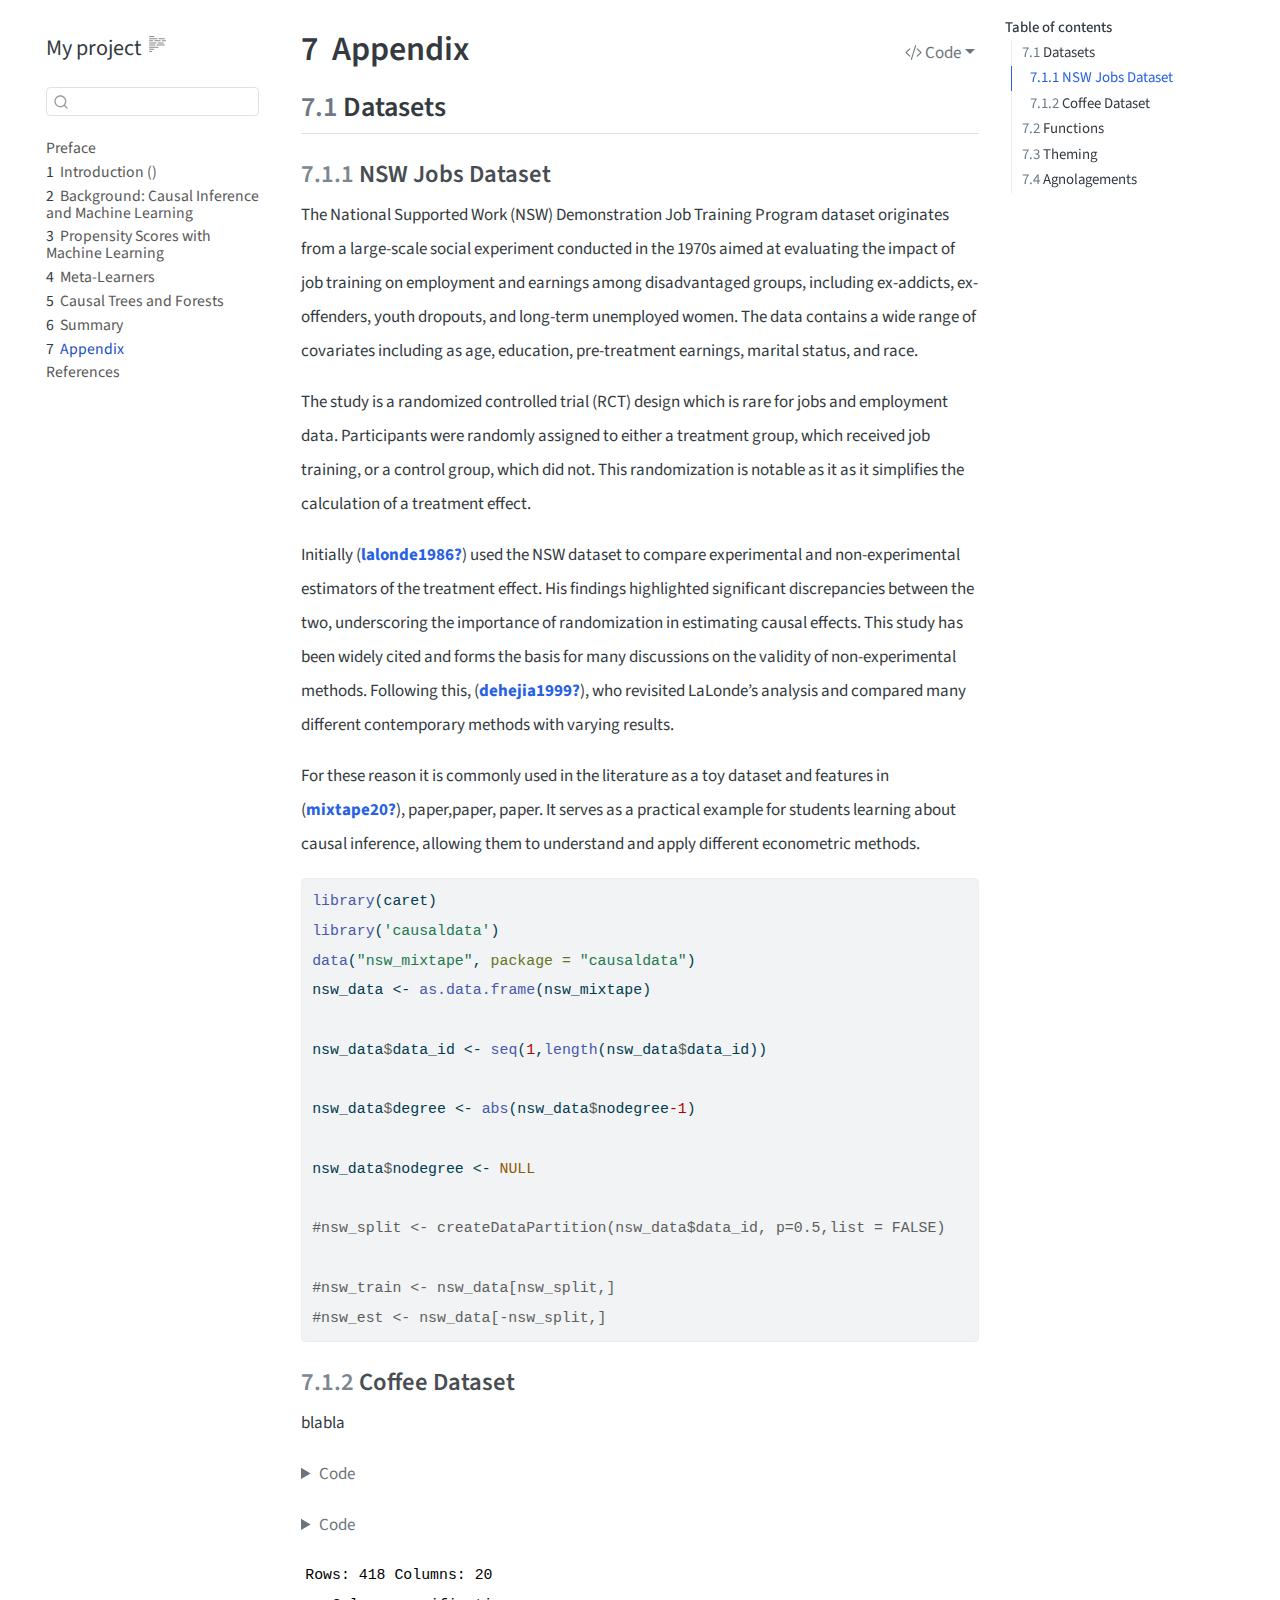
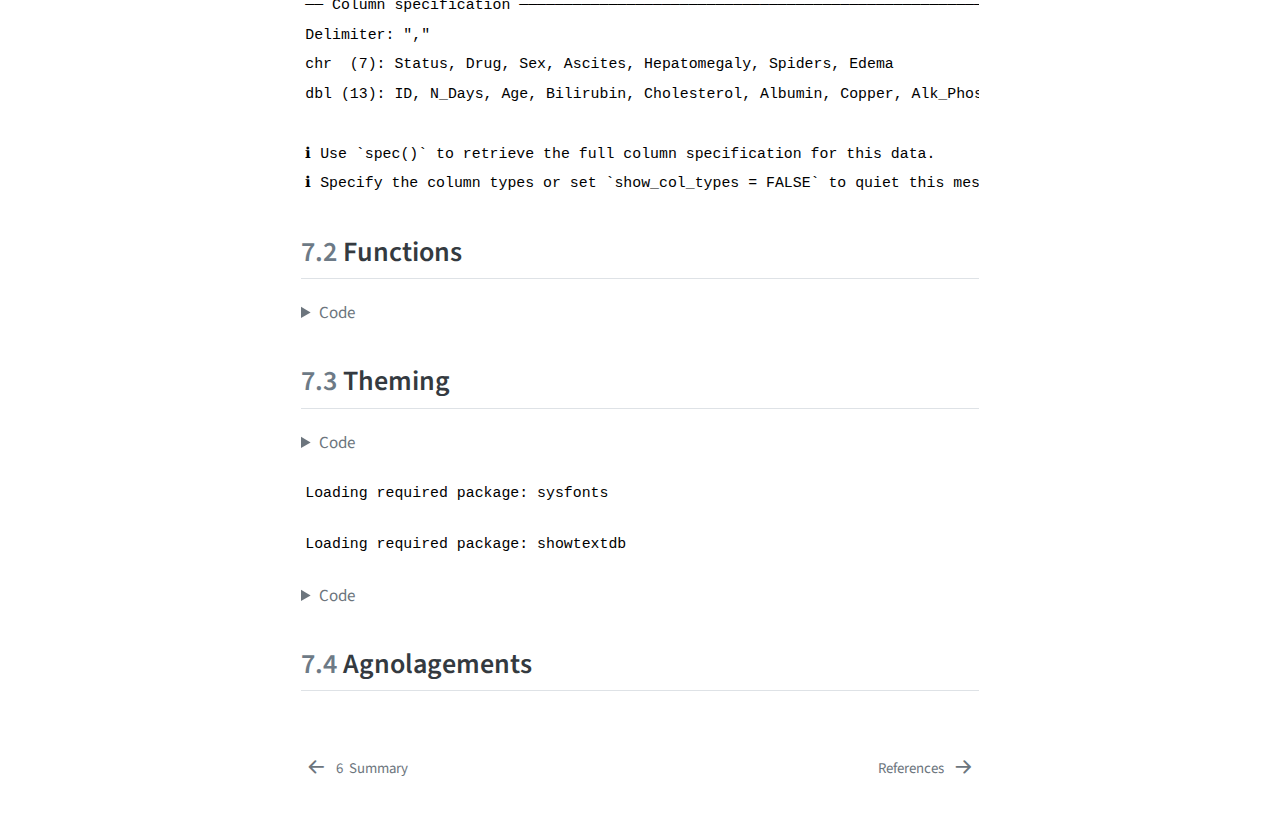
==== commit 3e396964: "minor changes to file structure. also, replace tikz with graphviz graphics" ====
--- a/docs/appendix.html
+++ b/docs/appendix.html
@@ -234,7 +234,7 @@
 
 <header id="title-block-header" class="quarto-title-block default">
 <div class="quarto-title">
-<h1 class="title"><span class="chapter-number">7</span>&nbsp; <span class="chapter-title">Appendix</span></h1>
+<div class="quarto-title-block"><div><h1 class="title"><span class="chapter-number">7</span>&nbsp; <span class="chapter-title">Appendix</span></h1><button type="button" class="btn code-tools-button dropdown-toggle" id="quarto-code-tools-menu" data-bs-toggle="dropdown" aria-expanded="false"><i class="bi"></i> Code</button><ul class="dropdown-menu dropdown-menu-end" aria-labelelledby="quarto-code-tools-menu"><li><a id="quarto-show-all-code" class="dropdown-item" href="javascript:void(0)" role="button">Show All Code</a></li><li><a id="quarto-hide-all-code" class="dropdown-item" href="javascript:void(0)" role="button">Hide All Code</a></li><li><hr class="dropdown-divider"></li><li><a id="quarto-view-source" class="dropdown-item" href="javascript:void(0)" role="button">View Source</a></li></ul></div></div>
 </div>
 
 
@@ -281,6 +281,8 @@
 <h3 data-number="7.1.2" class="anchored" data-anchor-id="coffee-dataset"><span class="header-section-number">7.1.2</span> Coffee Dataset</h3>
 <p>blabla</p>
 <div class="cell">
+<details class="code-fold">
+<summary>Code</summary>
 <div class="sourceCode cell-code" id="cb2"><pre class="sourceCode r code-with-copy"><code class="sourceCode r"><span id="cb2-1"><a href="#cb2-1" aria-hidden="true" tabindex="-1"></a><span class="fu">library</span>(haven)</span>
 <span id="cb2-2"><a href="#cb2-2" aria-hidden="true" tabindex="-1"></a>coffee_data <span class="ot">&lt;-</span>  <span class="fu">read_dta</span>(<span class="st">"C:/Users/mitch/OneDrive - University of Otago/Mitchell Research/Propensity Score Replication Study/LampachMorawetzSupplementaryMaterial/Jena_etAl_LampachMorawetz.dta"</span>)</span>
 <span id="cb2-3"><a href="#cb2-3" aria-hidden="true" tabindex="-1"></a></span>
@@ -290,10 +292,14 @@
 <span id="cb2-7"><a href="#cb2-7" aria-hidden="true" tabindex="-1"></a><span class="co">#coffee_data &lt;- na.omit(coffee_data)</span></span>
 <span id="cb2-8"><a href="#cb2-8" aria-hidden="true" tabindex="-1"></a><span class="co">#remeber to leave in or else cant predcit obs and shit goes wrong. </span></span>
 <span id="cb2-9"><a href="#cb2-9" aria-hidden="true" tabindex="-1"></a>coffee_data <span class="ot">&lt;-</span> coffee_data[<span class="sc">-</span><span class="fu">c</span>(<span class="dv">56</span>,<span class="dv">84</span>,<span class="dv">156</span> ),]</span></code><button title="Copy to Clipboard" class="code-copy-button"><i class="bi"></i></button></pre></div>
+</details>
 </div>
 <div class="cell">
+<details class="code-fold">
+<summary>Code</summary>
 <div class="sourceCode cell-code" id="cb3"><pre class="sourceCode r code-with-copy"><code class="sourceCode r"><span id="cb3-1"><a href="#cb3-1" aria-hidden="true" tabindex="-1"></a><span class="fu">library</span>(readr)</span>
 <span id="cb3-2"><a href="#cb3-2" aria-hidden="true" tabindex="-1"></a>liver_data <span class="ot">&lt;-</span> <span class="fu">read_csv</span>(<span class="st">"C:/Users/mitch/OneDrive - University of Otago/Mitchell Research/cirrhosis.csv"</span>)</span></code><button title="Copy to Clipboard" class="code-copy-button"><i class="bi"></i></button></pre></div>
+</details>
 <div class="cell-output cell-output-stderr">
 <pre><code>Rows: 418 Columns: 20
 ── Column specification ────────────────────────────────────────────────────────
@@ -310,6 +316,8 @@
 <section id="functions" class="level2" data-number="7.2">
 <h2 data-number="7.2" class="anchored" data-anchor-id="functions"><span class="header-section-number">7.2</span> Functions</h2>
 <div class="cell">
+<details class="code-fold">
+<summary>Code</summary>
 <div class="sourceCode cell-code" id="cb5"><pre class="sourceCode r code-with-copy"><code class="sourceCode r"><span id="cb5-1"><a href="#cb5-1" aria-hidden="true" tabindex="-1"></a>extract_comparison_results <span class="ot">&lt;-</span> <span class="cf">function</span>(results) {</span>
 <span id="cb5-2"><a href="#cb5-2" aria-hidden="true" tabindex="-1"></a>  extracted_results <span class="ot">&lt;-</span> <span class="fu">data.frame</span>(</span>
 <span id="cb5-3"><a href="#cb5-3" aria-hidden="true" tabindex="-1"></a>    <span class="at">ATE.Estimate =</span> results<span class="sc">$</span>estimate,</span>
@@ -321,19 +329,25 @@
 <span id="cb5-9"><a href="#cb5-9" aria-hidden="true" tabindex="-1"></a>  </span>
 <span id="cb5-10"><a href="#cb5-10" aria-hidden="true" tabindex="-1"></a>  <span class="fu">return</span>(extracted_results)</span>
 <span id="cb5-11"><a href="#cb5-11" aria-hidden="true" tabindex="-1"></a>}</span></code><button title="Copy to Clipboard" class="code-copy-button"><i class="bi"></i></button></pre></div>
+</details>
 </div>
 </section>
 <section id="theming" class="level2" data-number="7.3">
 <h2 data-number="7.3" class="anchored" data-anchor-id="theming"><span class="header-section-number">7.3</span> Theming</h2>
 <div class="cell">
+<details class="code-fold">
+<summary>Code</summary>
 <div class="sourceCode cell-code" id="cb6"><pre class="sourceCode r code-with-copy"><code class="sourceCode r"><span id="cb6-1"><a href="#cb6-1" aria-hidden="true" tabindex="-1"></a><span class="fu">library</span>(ggplot2)</span>
 <span id="cb6-2"><a href="#cb6-2" aria-hidden="true" tabindex="-1"></a><span class="fu">library</span>(showtext)</span></code><button title="Copy to Clipboard" class="code-copy-button"><i class="bi"></i></button></pre></div>
+</details>
 <div class="cell-output cell-output-stderr">
 <pre><code>Loading required package: sysfonts</code></pre>
 </div>
 <div class="cell-output cell-output-stderr">
 <pre><code>Loading required package: showtextdb</code></pre>
 </div>
+<details class="code-fold">
+<summary>Code</summary>
 <div class="sourceCode cell-code" id="cb9"><pre class="sourceCode r code-with-copy"><code class="sourceCode r"><span id="cb9-1"><a href="#cb9-1" aria-hidden="true" tabindex="-1"></a><span class="fu">font_add_google</span>(<span class="at">name =</span> <span class="st">"Source Sans Pro"</span>, <span class="at">family =</span> <span class="st">"Source Sans Pro"</span>)</span>
 <span id="cb9-2"><a href="#cb9-2" aria-hidden="true" tabindex="-1"></a></span>
 <span id="cb9-3"><a href="#cb9-3" aria-hidden="true" tabindex="-1"></a><span class="fu">showtext_auto</span>()</span>
@@ -354,6 +368,7 @@
 <span id="cb9-18"><a href="#cb9-18" aria-hidden="true" tabindex="-1"></a>      <span class="at">legend.position=</span><span class="st">"bottom"</span>)</span>
 <span id="cb9-19"><a href="#cb9-19" aria-hidden="true" tabindex="-1"></a></span>
 <span id="cb9-20"><a href="#cb9-20" aria-hidden="true" tabindex="-1"></a><span class="fu">theme_set</span>(custom_ggplot_theme)</span></code><button title="Copy to Clipboard" class="code-copy-button"><i class="bi"></i></button></pre></div>
+</details>
 </div>
 </section>
 <section id="agnolagements" class="level2" data-number="7.4">
@@ -364,6 +379,8 @@
 <!-- look into this webiste for formatting. their css, fonts, commends down the side of main text are all really effective. copy and credit.  -->
 <!-- https://silviacanelon.com/blog/2023-09-29-hello-quarto/#designing-the-site -->
 
+
+<!-- -->
 
 </section>
 
@@ -457,6 +474,57 @@
       container: window.document.getElementById('quarto-embedded-source-code-modal')
     });
     clipboardModal.on('success', onCopySuccess);
+  }
+  const viewSource = window.document.getElementById('quarto-view-source') ||
+                     window.document.getElementById('quarto-code-tools-source');
+  if (viewSource) {
+    const sourceUrl = viewSource.getAttribute("data-quarto-source-url");
+    viewSource.addEventListener("click", function(e) {
+      if (sourceUrl) {
+        // rstudio viewer pane
+        if (/\bcapabilities=\b/.test(window.location)) {
+          window.open(sourceUrl);
+        } else {
+          window.location.href = sourceUrl;
+        }
+      } else {
+        const modal = new bootstrap.Modal(document.getElementById('quarto-embedded-source-code-modal'));
+        modal.show();
+      }
+      return false;
+    });
+  }
+  function toggleCodeHandler(show) {
+    return function(e) {
+      const detailsSrc = window.document.querySelectorAll(".cell > details > .sourceCode");
+      for (let i=0; i<detailsSrc.length; i++) {
+        const details = detailsSrc[i].parentElement;
+        if (show) {
+          details.open = true;
+        } else {
+          details.removeAttribute("open");
+        }
+      }
+      const cellCodeDivs = window.document.querySelectorAll(".cell > .sourceCode");
+      const fromCls = show ? "hidden" : "unhidden";
+      const toCls = show ? "unhidden" : "hidden";
+      for (let i=0; i<cellCodeDivs.length; i++) {
+        const codeDiv = cellCodeDivs[i];
+        if (codeDiv.classList.contains(fromCls)) {
+          codeDiv.classList.remove(fromCls);
+          codeDiv.classList.add(toCls);
+        } 
+      }
+      return false;
+    }
+  }
+  const hideAllCode = window.document.getElementById("quarto-hide-all-code");
+  if (hideAllCode) {
+    hideAllCode.addEventListener("click", toggleCodeHandler(false));
+  }
+  const showAllCode = window.document.getElementById("quarto-show-all-code");
+  if (showAllCode) {
+    showAllCode.addEventListener("click", toggleCodeHandler(true));
   }
     var localhostRegex = new RegExp(/^(?:http|https):\/\/localhost\:?[0-9]*\//);
     var mailtoRegex = new RegExp(/^mailto:/);
@@ -799,7 +867,138 @@
         <span class="nav-page-text">References</span> <i class="bi bi-arrow-right-short"></i>
       </a>
   </div>
-</nav>
+</nav><div class="modal fade" id="quarto-embedded-source-code-modal" tabindex="-1" aria-labelledby="quarto-embedded-source-code-modal-label" aria-hidden="true"><div class="modal-dialog modal-dialog-scrollable"><div class="modal-content"><div class="modal-header"><h5 class="modal-title" id="quarto-embedded-source-code-modal-label">Source Code</h5><button class="btn-close" data-bs-dismiss="modal"></button></div><div class="modal-body"><div class="">
+<div class="sourceCode" id="cb10" data-shortcodes="false"><pre class="sourceCode markdown code-with-copy"><code class="sourceCode markdown"><span id="cb10-1"><a href="#cb10-1" aria-hidden="true" tabindex="-1"></a><span class="fu"># Appendix </span></span>
+<span id="cb10-2"><a href="#cb10-2" aria-hidden="true" tabindex="-1"></a></span>
+<span id="cb10-3"><a href="#cb10-3" aria-hidden="true" tabindex="-1"></a><span class="in">```{r include=FALSE}</span></span>
+<span id="cb10-4"><a href="#cb10-4" aria-hidden="true" tabindex="-1"></a><span class="in">load(file = "my_environment.RData")</span></span>
+<span id="cb10-5"><a href="#cb10-5" aria-hidden="true" tabindex="-1"></a><span class="in">```</span></span>
+<span id="cb10-6"><a href="#cb10-6" aria-hidden="true" tabindex="-1"></a></span>
+<span id="cb10-7"><a href="#cb10-7" aria-hidden="true" tabindex="-1"></a><span class="fu">## Datasets {#sec-datasets}</span></span>
+<span id="cb10-8"><a href="#cb10-8" aria-hidden="true" tabindex="-1"></a></span>
+<span id="cb10-9"><a href="#cb10-9" aria-hidden="true" tabindex="-1"></a><span class="fu">### NSW Jobs Dataset {#sec-data-nsw-jobs}</span></span>
+<span id="cb10-10"><a href="#cb10-10" aria-hidden="true" tabindex="-1"></a>The National Supported Work (NSW) Demonstration Job Training Program dataset originates from a large-scale social experiment conducted in the 1970s aimed at evaluating the impact of job training on employment and earnings among disadvantaged groups, including ex-addicts, ex-offenders, youth dropouts, and long-term unemployed women. The data contains a wide range of covariates including as age, education, pre-treatment earnings, marital status, and race.</span>
+<span id="cb10-11"><a href="#cb10-11" aria-hidden="true" tabindex="-1"></a></span>
+<span id="cb10-12"><a href="#cb10-12" aria-hidden="true" tabindex="-1"></a>The study is a randomized controlled trial (RCT) design which is rare for jobs and employment data. Participants were randomly assigned to either a treatment group, which received job training, or a control group, which did not. This randomization is notable as it as it simplifies the calculation of a treatment effect. </span>
+<span id="cb10-13"><a href="#cb10-13" aria-hidden="true" tabindex="-1"></a></span>
+<span id="cb10-14"><a href="#cb10-14" aria-hidden="true" tabindex="-1"></a>Initially @lalonde1986 used the NSW dataset to compare experimental and non-experimental estimators of the treatment effect. His findings highlighted significant discrepancies between the two, underscoring the importance of randomization in estimating causal effects. This study has been widely cited and forms the basis for many discussions on the validity of non-experimental methods. Following this, @dehejia1999, who revisited LaLonde’s analysis and compared many different contemporary methods with varying results. </span>
+<span id="cb10-15"><a href="#cb10-15" aria-hidden="true" tabindex="-1"></a></span>
+<span id="cb10-16"><a href="#cb10-16" aria-hidden="true" tabindex="-1"></a>For these reason it is commonly used in the literature as a toy dataset and features in @mixtape20, paper,paper, paper. It serves as a practical example for students learning about causal inference, allowing them to understand and apply different econometric methods. </span>
+<span id="cb10-17"><a href="#cb10-17" aria-hidden="true" tabindex="-1"></a></span>
+<span id="cb10-18"><a href="#cb10-18" aria-hidden="true" tabindex="-1"></a><span class="in">```{r }</span></span>
+<span id="cb10-19"><a href="#cb10-19" aria-hidden="true" tabindex="-1"></a><span class="in">#| label: prep_nsw</span></span>
+<span id="cb10-20"><a href="#cb10-20" aria-hidden="true" tabindex="-1"></a><span class="in">#| code-fold: FALSE</span></span>
+<span id="cb10-21"><a href="#cb10-21" aria-hidden="true" tabindex="-1"></a><span class="in">#| cache: true</span></span>
+<span id="cb10-22"><a href="#cb10-22" aria-hidden="true" tabindex="-1"></a><span class="in">#| code-summary: "Preperation of NSW Dataset"</span></span>
+<span id="cb10-23"><a href="#cb10-23" aria-hidden="true" tabindex="-1"></a><span class="in">library(caret)</span></span>
+<span id="cb10-24"><a href="#cb10-24" aria-hidden="true" tabindex="-1"></a><span class="in">library('causaldata')</span></span>
+<span id="cb10-25"><a href="#cb10-25" aria-hidden="true" tabindex="-1"></a><span class="in">data("nsw_mixtape", package = "causaldata")</span></span>
+<span id="cb10-26"><a href="#cb10-26" aria-hidden="true" tabindex="-1"></a><span class="in">nsw_data &lt;- as.data.frame(nsw_mixtape)</span></span>
+<span id="cb10-27"><a href="#cb10-27" aria-hidden="true" tabindex="-1"></a></span>
+<span id="cb10-28"><a href="#cb10-28" aria-hidden="true" tabindex="-1"></a><span class="in">nsw_data$data_id &lt;- seq(1,length(nsw_data$data_id))</span></span>
+<span id="cb10-29"><a href="#cb10-29" aria-hidden="true" tabindex="-1"></a></span>
+<span id="cb10-30"><a href="#cb10-30" aria-hidden="true" tabindex="-1"></a><span class="in">nsw_data$degree &lt;- abs(nsw_data$nodegree-1)</span></span>
+<span id="cb10-31"><a href="#cb10-31" aria-hidden="true" tabindex="-1"></a></span>
+<span id="cb10-32"><a href="#cb10-32" aria-hidden="true" tabindex="-1"></a><span class="in">nsw_data$nodegree &lt;- NULL  </span></span>
+<span id="cb10-33"><a href="#cb10-33" aria-hidden="true" tabindex="-1"></a></span>
+<span id="cb10-34"><a href="#cb10-34" aria-hidden="true" tabindex="-1"></a><span class="in">#nsw_split &lt;- createDataPartition(nsw_data$data_id, p=0.5,list = FALSE)</span></span>
+<span id="cb10-35"><a href="#cb10-35" aria-hidden="true" tabindex="-1"></a></span>
+<span id="cb10-36"><a href="#cb10-36" aria-hidden="true" tabindex="-1"></a><span class="in">#nsw_train &lt;- nsw_data[nsw_split,]</span></span>
+<span id="cb10-37"><a href="#cb10-37" aria-hidden="true" tabindex="-1"></a><span class="in">#nsw_est &lt;- nsw_data[-nsw_split,]</span></span>
+<span id="cb10-38"><a href="#cb10-38" aria-hidden="true" tabindex="-1"></a><span class="in">```</span></span>
+<span id="cb10-39"><a href="#cb10-39" aria-hidden="true" tabindex="-1"></a></span>
+<span id="cb10-40"><a href="#cb10-40" aria-hidden="true" tabindex="-1"></a></span>
+<span id="cb10-41"><a href="#cb10-41" aria-hidden="true" tabindex="-1"></a><span class="fu">### Coffee Dataset</span></span>
+<span id="cb10-42"><a href="#cb10-42" aria-hidden="true" tabindex="-1"></a>blabla</span>
+<span id="cb10-43"><a href="#cb10-43" aria-hidden="true" tabindex="-1"></a></span>
+<span id="cb10-46"><a href="#cb10-46" aria-hidden="true" tabindex="-1"></a><span class="in">```{r}</span></span>
+<span id="cb10-47"><a href="#cb10-47" aria-hidden="true" tabindex="-1"></a><span class="fu">library</span>(haven)</span>
+<span id="cb10-48"><a href="#cb10-48" aria-hidden="true" tabindex="-1"></a>coffee_data <span class="ot">&lt;-</span>  <span class="fu">read_dta</span>(<span class="st">"C:/Users/mitch/OneDrive - University of Otago/Mitchell Research/Propensity Score Replication Study/LampachMorawetzSupplementaryMaterial/Jena_etAl_LampachMorawetz.dta"</span>)</span>
+<span id="cb10-49"><a href="#cb10-49" aria-hidden="true" tabindex="-1"></a></span>
+<span id="cb10-50"><a href="#cb10-50" aria-hidden="true" tabindex="-1"></a></span>
+<span id="cb10-51"><a href="#cb10-51" aria-hidden="true" tabindex="-1"></a>coffee_data <span class="ot">&lt;-</span> <span class="fu">zap_formats</span>(coffee_data)</span>
+<span id="cb10-52"><a href="#cb10-52" aria-hidden="true" tabindex="-1"></a></span>
+<span id="cb10-53"><a href="#cb10-53" aria-hidden="true" tabindex="-1"></a><span class="co">#coffee_data &lt;- na.omit(coffee_data)</span></span>
+<span id="cb10-54"><a href="#cb10-54" aria-hidden="true" tabindex="-1"></a><span class="co">#remeber to leave in or else cant predcit obs and shit goes wrong. </span></span>
+<span id="cb10-55"><a href="#cb10-55" aria-hidden="true" tabindex="-1"></a>coffee_data <span class="ot">&lt;-</span> coffee_data[<span class="sc">-</span><span class="fu">c</span>(<span class="dv">56</span>,<span class="dv">84</span>,<span class="dv">156</span> ),]</span>
+<span id="cb10-56"><a href="#cb10-56" aria-hidden="true" tabindex="-1"></a></span>
+<span id="cb10-57"><a href="#cb10-57" aria-hidden="true" tabindex="-1"></a><span class="in">```</span></span>
+<span id="cb10-58"><a href="#cb10-58" aria-hidden="true" tabindex="-1"></a></span>
+<span id="cb10-59"><a href="#cb10-59" aria-hidden="true" tabindex="-1"></a></span>
+<span id="cb10-62"><a href="#cb10-62" aria-hidden="true" tabindex="-1"></a><span class="in">```{r}</span></span>
+<span id="cb10-63"><a href="#cb10-63" aria-hidden="true" tabindex="-1"></a><span class="fu">library</span>(readr)</span>
+<span id="cb10-64"><a href="#cb10-64" aria-hidden="true" tabindex="-1"></a>liver_data <span class="ot">&lt;-</span> <span class="fu">read_csv</span>(<span class="st">"C:/Users/mitch/OneDrive - University of Otago/Mitchell Research/cirrhosis.csv"</span>)</span>
+<span id="cb10-65"><a href="#cb10-65" aria-hidden="true" tabindex="-1"></a><span class="in">```</span></span>
+<span id="cb10-66"><a href="#cb10-66" aria-hidden="true" tabindex="-1"></a></span>
+<span id="cb10-67"><a href="#cb10-67" aria-hidden="true" tabindex="-1"></a></span>
+<span id="cb10-68"><a href="#cb10-68" aria-hidden="true" tabindex="-1"></a></span>
+<span id="cb10-69"><a href="#cb10-69" aria-hidden="true" tabindex="-1"></a></span>
+<span id="cb10-70"><a href="#cb10-70" aria-hidden="true" tabindex="-1"></a><span class="fu">## Functions</span></span>
+<span id="cb10-73"><a href="#cb10-73" aria-hidden="true" tabindex="-1"></a><span class="in">```{r}</span></span>
+<span id="cb10-74"><a href="#cb10-74" aria-hidden="true" tabindex="-1"></a>extract_comparison_results <span class="ot">&lt;-</span> <span class="cf">function</span>(results) {</span>
+<span id="cb10-75"><a href="#cb10-75" aria-hidden="true" tabindex="-1"></a>  extracted_results <span class="ot">&lt;-</span> <span class="fu">data.frame</span>(</span>
+<span id="cb10-76"><a href="#cb10-76" aria-hidden="true" tabindex="-1"></a>    <span class="at">ATE.Estimate =</span> results<span class="sc">$</span>estimate,</span>
+<span id="cb10-77"><a href="#cb10-77" aria-hidden="true" tabindex="-1"></a>    <span class="at">SE =</span> results<span class="sc">$</span>std.error,</span>
+<span id="cb10-78"><a href="#cb10-78" aria-hidden="true" tabindex="-1"></a>    <span class="at">P.Value =</span> results<span class="sc">$</span>p.value,</span>
+<span id="cb10-79"><a href="#cb10-79" aria-hidden="true" tabindex="-1"></a>    <span class="at">Lower.CI =</span> results<span class="sc">$</span>conf.low,</span>
+<span id="cb10-80"><a href="#cb10-80" aria-hidden="true" tabindex="-1"></a>    <span class="at">Upper.CI =</span> results<span class="sc">$</span>conf.high</span>
+<span id="cb10-81"><a href="#cb10-81" aria-hidden="true" tabindex="-1"></a>  )</span>
+<span id="cb10-82"><a href="#cb10-82" aria-hidden="true" tabindex="-1"></a>  </span>
+<span id="cb10-83"><a href="#cb10-83" aria-hidden="true" tabindex="-1"></a>  <span class="fu">return</span>(extracted_results)</span>
+<span id="cb10-84"><a href="#cb10-84" aria-hidden="true" tabindex="-1"></a>}</span>
+<span id="cb10-85"><a href="#cb10-85" aria-hidden="true" tabindex="-1"></a><span class="in">```</span></span>
+<span id="cb10-86"><a href="#cb10-86" aria-hidden="true" tabindex="-1"></a></span>
+<span id="cb10-87"><a href="#cb10-87" aria-hidden="true" tabindex="-1"></a></span>
+<span id="cb10-88"><a href="#cb10-88" aria-hidden="true" tabindex="-1"></a></span>
+<span id="cb10-89"><a href="#cb10-89" aria-hidden="true" tabindex="-1"></a></span>
+<span id="cb10-90"><a href="#cb10-90" aria-hidden="true" tabindex="-1"></a><span class="fu">## Theming</span></span>
+<span id="cb10-93"><a href="#cb10-93" aria-hidden="true" tabindex="-1"></a><span class="in">```{r}</span></span>
+<span id="cb10-94"><a href="#cb10-94" aria-hidden="true" tabindex="-1"></a><span class="fu">library</span>(ggplot2)</span>
+<span id="cb10-95"><a href="#cb10-95" aria-hidden="true" tabindex="-1"></a><span class="fu">library</span>(showtext)</span>
+<span id="cb10-96"><a href="#cb10-96" aria-hidden="true" tabindex="-1"></a></span>
+<span id="cb10-97"><a href="#cb10-97" aria-hidden="true" tabindex="-1"></a><span class="fu">font_add_google</span>(<span class="at">name =</span> <span class="st">"Source Sans Pro"</span>, <span class="at">family =</span> <span class="st">"Source Sans Pro"</span>)</span>
+<span id="cb10-98"><a href="#cb10-98" aria-hidden="true" tabindex="-1"></a></span>
+<span id="cb10-99"><a href="#cb10-99" aria-hidden="true" tabindex="-1"></a><span class="fu">showtext_auto</span>()</span>
+<span id="cb10-100"><a href="#cb10-100" aria-hidden="true" tabindex="-1"></a></span>
+<span id="cb10-101"><a href="#cb10-101" aria-hidden="true" tabindex="-1"></a>custom_ggplot_theme <span class="ot">&lt;-</span> <span class="fu">theme_classic</span>(<span class="at">base_size =</span> <span class="dv">11</span>, <span class="at">base_family =</span> <span class="st">"Source Sans Pro"</span>) <span class="sc">+</span></span>
+<span id="cb10-102"><a href="#cb10-102" aria-hidden="true" tabindex="-1"></a>    <span class="fu">theme</span>(</span>
+<span id="cb10-103"><a href="#cb10-103" aria-hidden="true" tabindex="-1"></a>      <span class="at">text =</span> <span class="fu">element_text</span>(<span class="at">color =</span> <span class="st">"#333333"</span>),</span>
+<span id="cb10-104"><a href="#cb10-104" aria-hidden="true" tabindex="-1"></a>      <span class="at">plot.background =</span> <span class="fu">element_blank</span>(),  <span class="co"># No plot background</span></span>
+<span id="cb10-105"><a href="#cb10-105" aria-hidden="true" tabindex="-1"></a>      <span class="at">panel.background =</span> <span class="fu">element_blank</span>(),  <span class="co"># No panel background</span></span>
+<span id="cb10-106"><a href="#cb10-106" aria-hidden="true" tabindex="-1"></a>      <span class="at">axis.text =</span> <span class="fu">element_text</span>(<span class="at">color =</span> <span class="st">"#333333"</span>),</span>
+<span id="cb10-107"><a href="#cb10-107" aria-hidden="true" tabindex="-1"></a>      <span class="at">axis.title =</span> <span class="fu">element_text</span>(<span class="at">color =</span> <span class="st">"#333333"</span>, <span class="at">face =</span> <span class="st">"bold"</span>),</span>
+<span id="cb10-108"><a href="#cb10-108" aria-hidden="true" tabindex="-1"></a>      <span class="at">legend.text =</span> <span class="fu">element_text</span>(<span class="at">color =</span> <span class="st">"#333333"</span>),</span>
+<span id="cb10-109"><a href="#cb10-109" aria-hidden="true" tabindex="-1"></a>      <span class="at">legend.title =</span> <span class="fu">element_text</span>(<span class="at">color =</span> <span class="st">"#333333"</span>, <span class="at">face =</span> <span class="st">"bold"</span>,),</span>
+<span id="cb10-110"><a href="#cb10-110" aria-hidden="true" tabindex="-1"></a>      <span class="at">plot.title =</span> <span class="fu">element_text</span>(<span class="at">size =</span> <span class="dv">14</span>, <span class="at">face =</span> <span class="st">"bold"</span>, <span class="at">color =</span> <span class="st">"#333333"</span>),</span>
+<span id="cb10-111"><a href="#cb10-111" aria-hidden="true" tabindex="-1"></a>      <span class="at">plot.subtitle =</span> <span class="fu">element_text</span>(<span class="at">size =</span> <span class="dv">12</span>, <span class="at">face =</span> <span class="st">"italic"</span>, <span class="at">color =</span> <span class="st">"#333333"</span>),</span>
+<span id="cb10-112"><a href="#cb10-112" aria-hidden="true" tabindex="-1"></a>      <span class="at">strip.text =</span> <span class="fu">element_text</span>(<span class="at">face =</span> <span class="st">"bold"</span>, <span class="at">family =</span> <span class="st">"Source Sans Pro"</span>, </span>
+<span id="cb10-113"><a href="#cb10-113" aria-hidden="true" tabindex="-1"></a>                                <span class="at">color =</span> <span class="st">"#333333"</span>),</span>
+<span id="cb10-114"><a href="#cb10-114" aria-hidden="true" tabindex="-1"></a>      <span class="at">legend.position=</span><span class="st">"bottom"</span>)</span>
+<span id="cb10-115"><a href="#cb10-115" aria-hidden="true" tabindex="-1"></a></span>
+<span id="cb10-116"><a href="#cb10-116" aria-hidden="true" tabindex="-1"></a><span class="fu">theme_set</span>(custom_ggplot_theme)</span>
+<span id="cb10-117"><a href="#cb10-117" aria-hidden="true" tabindex="-1"></a><span class="in">```</span></span>
+<span id="cb10-118"><a href="#cb10-118" aria-hidden="true" tabindex="-1"></a></span>
+<span id="cb10-119"><a href="#cb10-119" aria-hidden="true" tabindex="-1"></a></span>
+<span id="cb10-120"><a href="#cb10-120" aria-hidden="true" tabindex="-1"></a></span>
+<span id="cb10-121"><a href="#cb10-121" aria-hidden="true" tabindex="-1"></a></span>
+<span id="cb10-122"><a href="#cb10-122" aria-hidden="true" tabindex="-1"></a></span>
+<span id="cb10-123"><a href="#cb10-123" aria-hidden="true" tabindex="-1"></a><span class="fu">## Agnolagements</span></span>
+<span id="cb10-124"><a href="#cb10-124" aria-hidden="true" tabindex="-1"></a><span class="co">&lt;!-- https://www.ncbi.nlm.nih.gov/pmc/articles/PMC3250568/. This link has some discussion about if trees are grown too deep in rf, such that there is total purity in each leaf node then prob preds are not consistent.  --&gt;</span></span>
+<span id="cb10-125"><a href="#cb10-125" aria-hidden="true" tabindex="-1"></a></span>
+<span id="cb10-126"><a href="#cb10-126" aria-hidden="true" tabindex="-1"></a><span class="co">&lt;!-- note cross entropy for the random forest model is suboptimal because it only optimises within each tree not globally--&gt;</span></span>
+<span id="cb10-127"><a href="#cb10-127" aria-hidden="true" tabindex="-1"></a></span>
+<span id="cb10-128"><a href="#cb10-128" aria-hidden="true" tabindex="-1"></a><span class="co">&lt;!-- maybe look into local linear forests for rf as they seem to avoid having the bias to the boundires caused by poor response surfaces. if there is a smoother response surface and then combined with local linear forests for propensity scores, could be good. perhaps there can be an adpatation of grf to optimise for bernoiulli in further reserach. perhaps this is what probability_forest does???  --&gt;</span></span>
+<span id="cb10-129"><a href="#cb10-129" aria-hidden="true" tabindex="-1"></a></span>
+<span id="cb10-130"><a href="#cb10-130" aria-hidden="true" tabindex="-1"></a></span>
+<span id="cb10-131"><a href="#cb10-131" aria-hidden="true" tabindex="-1"></a></span>
+<span id="cb10-132"><a href="#cb10-132" aria-hidden="true" tabindex="-1"></a><span class="co">&lt;!-- look into this webiste for formatting. their css, fonts, commends down the side of main text are all really effective. copy and credit.  --&gt;</span></span>
+<span id="cb10-133"><a href="#cb10-133" aria-hidden="true" tabindex="-1"></a><span class="co">&lt;!-- https://silviacanelon.com/blog/2023-09-29-hello-quarto/#designing-the-site --&gt;</span></span>
+<span id="cb10-134"><a href="#cb10-134" aria-hidden="true" tabindex="-1"></a></span>
+<span id="cb10-135"><a href="#cb10-135" aria-hidden="true" tabindex="-1"></a><span class="in">```{r include=FALSE}</span></span>
+<span id="cb10-136"><a href="#cb10-136" aria-hidden="true" tabindex="-1"></a><span class="in">save.image(file = "my_environment.RData")</span></span>
+<span id="cb10-137"><a href="#cb10-137" aria-hidden="true" tabindex="-1"></a><span class="in">```</span></span>
+</code><button title="Copy to Clipboard" class="code-copy-button" data-in-quarto-modal=""><i class="bi"></i></button></pre></div>
+</div></div></div></div></div>
 </div> <!-- /content -->
 
 
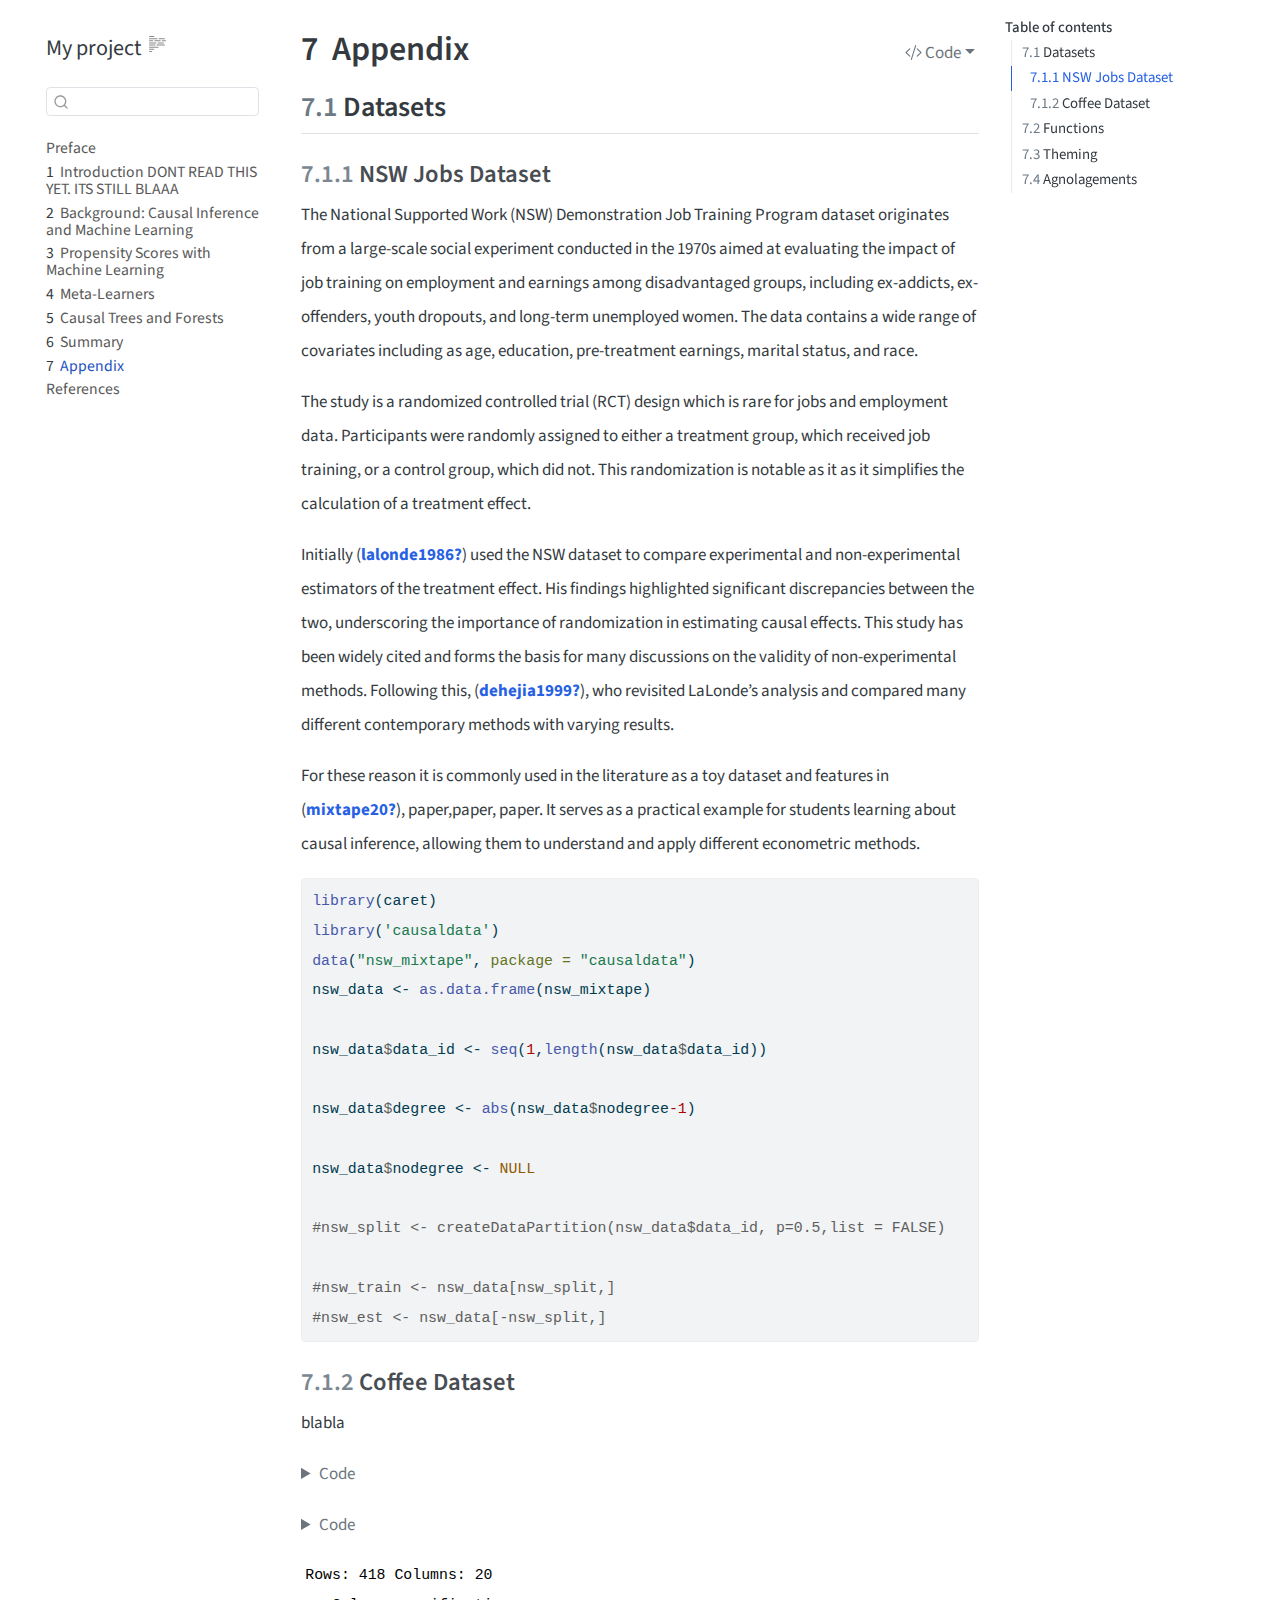
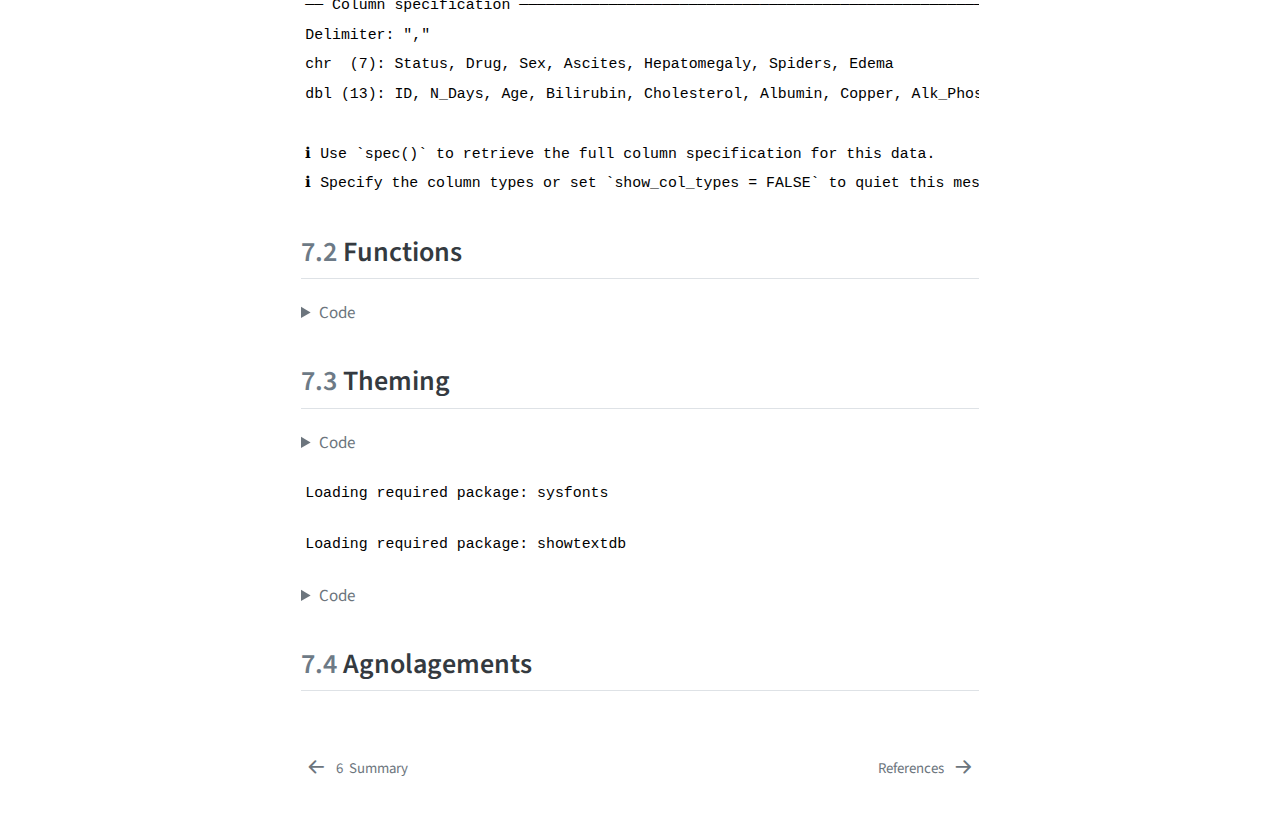
==== commit 3aeab95f: "typo correction and organise intro" ====
--- a/docs/appendix.html
+++ b/docs/appendix.html
@@ -163,7 +163,7 @@
         <li class="sidebar-item">
   <div class="sidebar-item-container"> 
   <a href="./intro.html" class="sidebar-item-text sidebar-link">
- <span class="menu-text"><span class="chapter-number">1</span>&nbsp; <span class="chapter-title">Introduction ()</span></span></a>
+ <span class="menu-text"><span class="chapter-number">1</span>&nbsp; <span class="chapter-title">Introduction DONT READ THIS YET. ITS STILL BLAAA</span></span></a>
   </div>
 </li>
         <li class="sidebar-item">
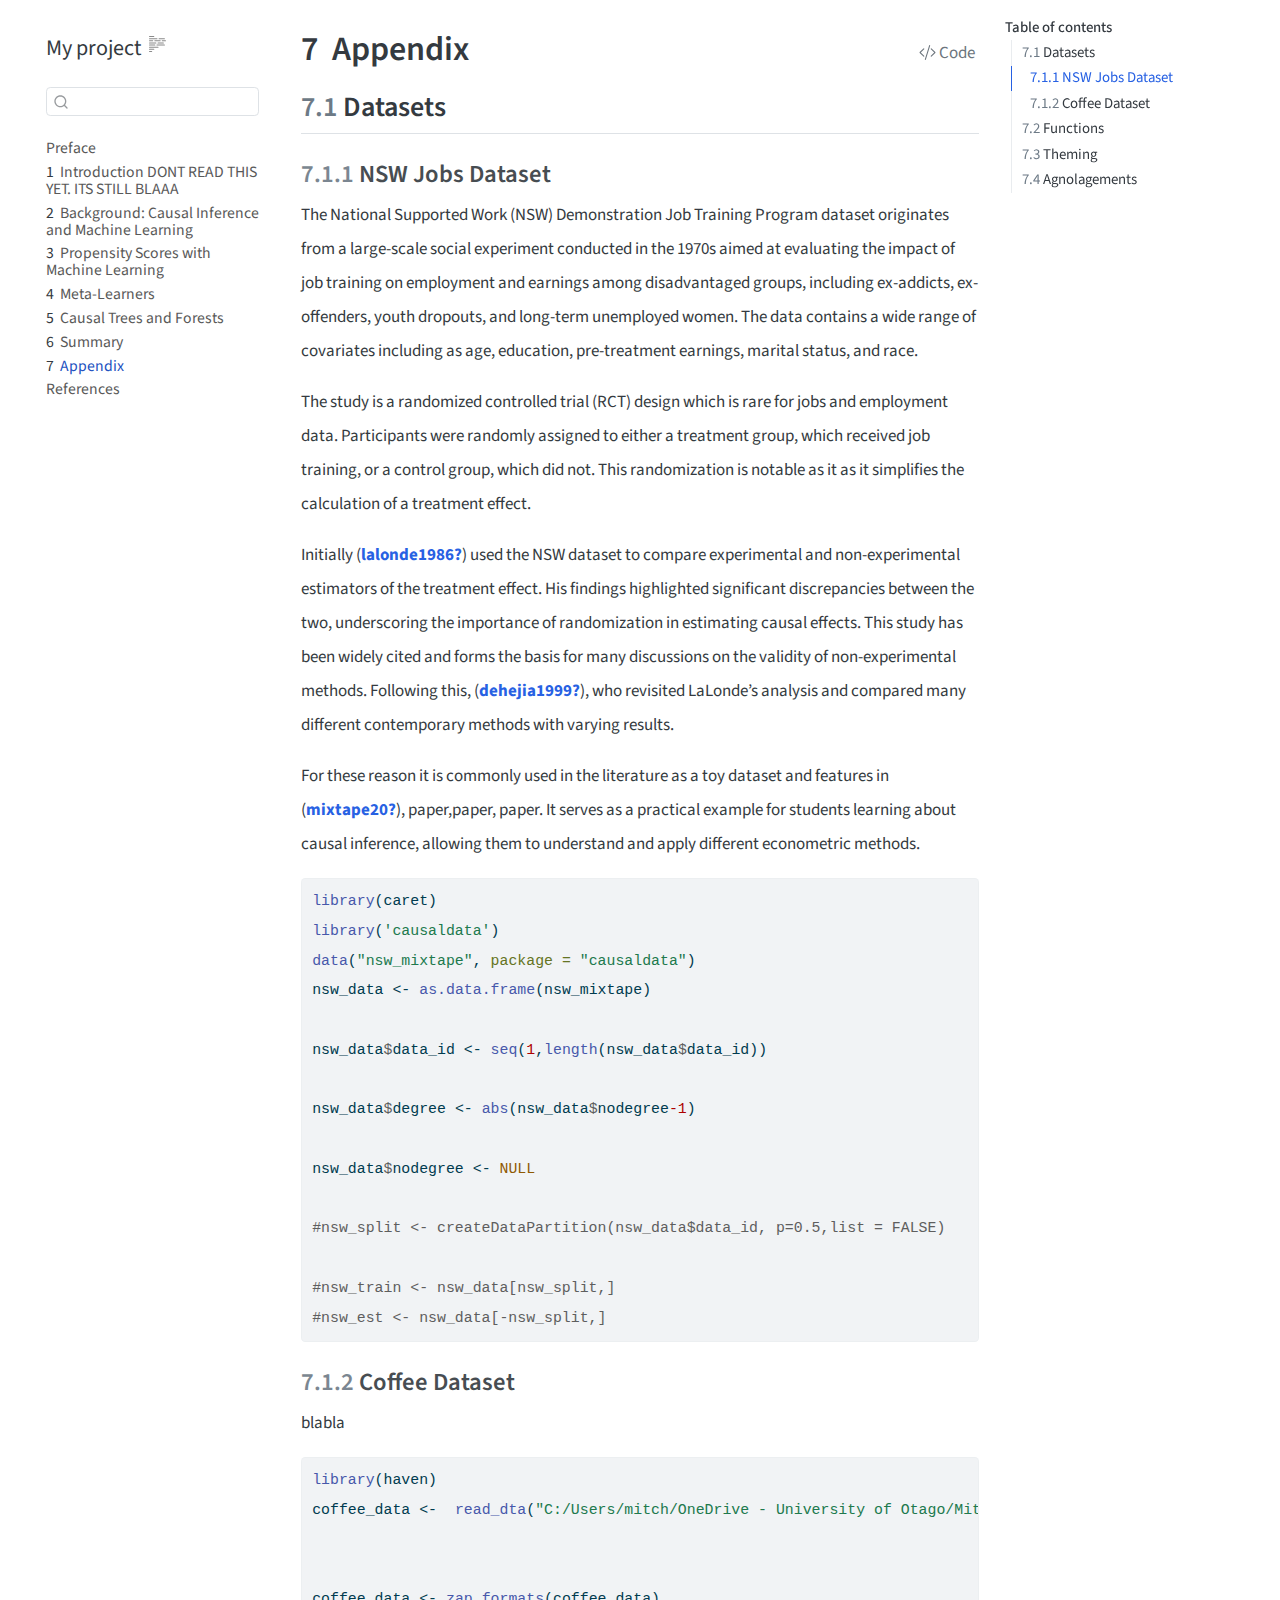
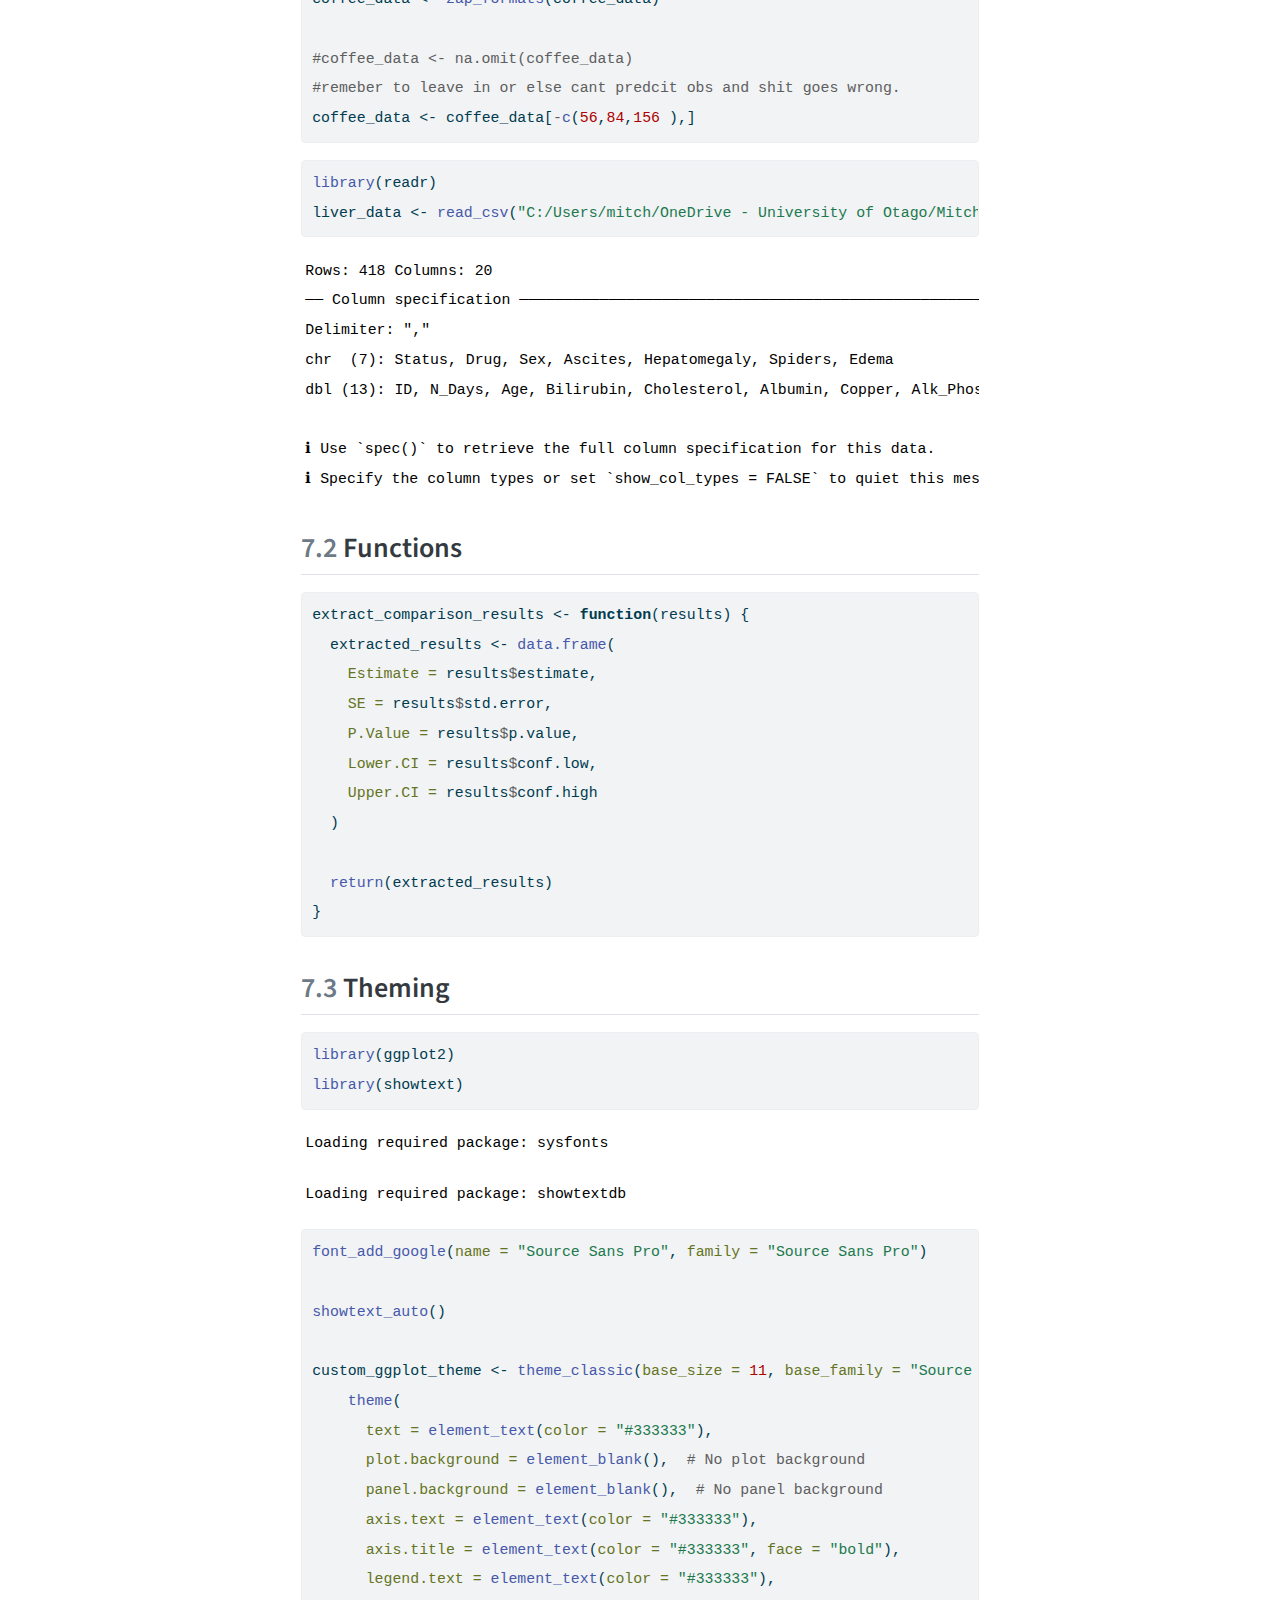
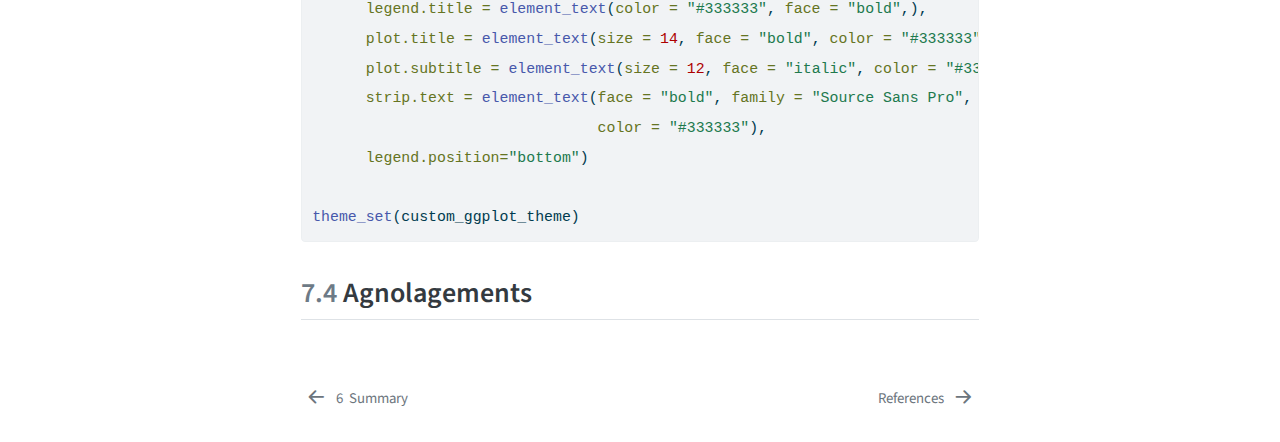
==== commit 89cca580: "references for packages included." ====
--- a/docs/appendix.html
+++ b/docs/appendix.html
@@ -234,7 +234,7 @@
 
 <header id="title-block-header" class="quarto-title-block default">
 <div class="quarto-title">
-<div class="quarto-title-block"><div><h1 class="title"><span class="chapter-number">7</span>&nbsp; <span class="chapter-title">Appendix</span></h1><button type="button" class="btn code-tools-button dropdown-toggle" id="quarto-code-tools-menu" data-bs-toggle="dropdown" aria-expanded="false"><i class="bi"></i> Code</button><ul class="dropdown-menu dropdown-menu-end" aria-labelelledby="quarto-code-tools-menu"><li><a id="quarto-show-all-code" class="dropdown-item" href="javascript:void(0)" role="button">Show All Code</a></li><li><a id="quarto-hide-all-code" class="dropdown-item" href="javascript:void(0)" role="button">Hide All Code</a></li><li><hr class="dropdown-divider"></li><li><a id="quarto-view-source" class="dropdown-item" href="javascript:void(0)" role="button">View Source</a></li></ul></div></div>
+<div class="quarto-title-block"><div><h1 class="title"><span class="chapter-number">7</span>&nbsp; <span class="chapter-title">Appendix</span></h1><button type="button" class="btn code-tools-button" id="quarto-code-tools-source"><i class="bi"></i> Code</button></div></div>
 </div>
 
 
@@ -257,8 +257,8 @@
 <h3 data-number="7.1.1" class="anchored" data-anchor-id="sec-data-nsw-jobs"><span class="header-section-number">7.1.1</span> NSW Jobs Dataset</h3>
 <p>The National Supported Work (NSW) Demonstration Job Training Program dataset originates from a large-scale social experiment conducted in the 1970s aimed at evaluating the impact of job training on employment and earnings among disadvantaged groups, including ex-addicts, ex-offenders, youth dropouts, and long-term unemployed women. The data contains a wide range of covariates including as age, education, pre-treatment earnings, marital status, and race.</p>
 <p>The study is a randomized controlled trial (RCT) design which is rare for jobs and employment data. Participants were randomly assigned to either a treatment group, which received job training, or a control group, which did not. This randomization is notable as it as it simplifies the calculation of a treatment effect.</p>
-<p>Initially <span class="citation" data-cites="lalonde1986">(<a href="#ref-lalonde1986" role="doc-biblioref"><strong>lalonde1986?</strong></a>)</span> used the NSW dataset to compare experimental and non-experimental estimators of the treatment effect. His findings highlighted significant discrepancies between the two, underscoring the importance of randomization in estimating causal effects. This study has been widely cited and forms the basis for many discussions on the validity of non-experimental methods. Following this, <span class="citation" data-cites="dehejia1999">(<a href="#ref-dehejia1999" role="doc-biblioref"><strong>dehejia1999?</strong></a>)</span>, who revisited LaLonde’s analysis and compared many different contemporary methods with varying results.</p>
-<p>For these reason it is commonly used in the literature as a toy dataset and features in <span class="citation" data-cites="mixtape20">(<a href="#ref-mixtape20" role="doc-biblioref"><strong>mixtape20?</strong></a>)</span>, paper,paper, paper. It serves as a practical example for students learning about causal inference, allowing them to understand and apply different econometric methods.</p>
+<p>Initially <span class="citation" data-cites="lalonde1986">(<a href="references.html#ref-lalonde1986" role="doc-biblioref"><strong>lalonde1986?</strong></a>)</span> used the NSW dataset to compare experimental and non-experimental estimators of the treatment effect. His findings highlighted significant discrepancies between the two, underscoring the importance of randomization in estimating causal effects. This study has been widely cited and forms the basis for many discussions on the validity of non-experimental methods. Following this, <span class="citation" data-cites="dehejia1999">(<a href="references.html#ref-dehejia1999" role="doc-biblioref"><strong>dehejia1999?</strong></a>)</span>, who revisited LaLonde’s analysis and compared many different contemporary methods with varying results.</p>
+<p>For these reason it is commonly used in the literature as a toy dataset and features in <span class="citation" data-cites="mixtape20">(<a href="references.html#ref-mixtape20" role="doc-biblioref"><strong>mixtape20?</strong></a>)</span>, paper,paper, paper. It serves as a practical example for students learning about causal inference, allowing them to understand and apply different econometric methods.</p>
 <div class="cell">
 <div class="sourceCode cell-code" id="cb1"><pre class="sourceCode r code-with-copy"><code class="sourceCode r"><span id="cb1-1"><a href="#cb1-1" aria-hidden="true" tabindex="-1"></a><span class="fu">library</span>(caret)</span>
 <span id="cb1-2"><a href="#cb1-2" aria-hidden="true" tabindex="-1"></a><span class="fu">library</span>(<span class="st">'causaldata'</span>)</span>
@@ -281,8 +281,6 @@
 <h3 data-number="7.1.2" class="anchored" data-anchor-id="coffee-dataset"><span class="header-section-number">7.1.2</span> Coffee Dataset</h3>
 <p>blabla</p>
 <div class="cell">
-<details class="code-fold">
-<summary>Code</summary>
 <div class="sourceCode cell-code" id="cb2"><pre class="sourceCode r code-with-copy"><code class="sourceCode r"><span id="cb2-1"><a href="#cb2-1" aria-hidden="true" tabindex="-1"></a><span class="fu">library</span>(haven)</span>
 <span id="cb2-2"><a href="#cb2-2" aria-hidden="true" tabindex="-1"></a>coffee_data <span class="ot">&lt;-</span>  <span class="fu">read_dta</span>(<span class="st">"C:/Users/mitch/OneDrive - University of Otago/Mitchell Research/Propensity Score Replication Study/LampachMorawetzSupplementaryMaterial/Jena_etAl_LampachMorawetz.dta"</span>)</span>
 <span id="cb2-3"><a href="#cb2-3" aria-hidden="true" tabindex="-1"></a></span>
@@ -292,14 +290,10 @@
 <span id="cb2-7"><a href="#cb2-7" aria-hidden="true" tabindex="-1"></a><span class="co">#coffee_data &lt;- na.omit(coffee_data)</span></span>
 <span id="cb2-8"><a href="#cb2-8" aria-hidden="true" tabindex="-1"></a><span class="co">#remeber to leave in or else cant predcit obs and shit goes wrong. </span></span>
 <span id="cb2-9"><a href="#cb2-9" aria-hidden="true" tabindex="-1"></a>coffee_data <span class="ot">&lt;-</span> coffee_data[<span class="sc">-</span><span class="fu">c</span>(<span class="dv">56</span>,<span class="dv">84</span>,<span class="dv">156</span> ),]</span></code><button title="Copy to Clipboard" class="code-copy-button"><i class="bi"></i></button></pre></div>
-</details>
 </div>
 <div class="cell">
-<details class="code-fold">
-<summary>Code</summary>
 <div class="sourceCode cell-code" id="cb3"><pre class="sourceCode r code-with-copy"><code class="sourceCode r"><span id="cb3-1"><a href="#cb3-1" aria-hidden="true" tabindex="-1"></a><span class="fu">library</span>(readr)</span>
 <span id="cb3-2"><a href="#cb3-2" aria-hidden="true" tabindex="-1"></a>liver_data <span class="ot">&lt;-</span> <span class="fu">read_csv</span>(<span class="st">"C:/Users/mitch/OneDrive - University of Otago/Mitchell Research/cirrhosis.csv"</span>)</span></code><button title="Copy to Clipboard" class="code-copy-button"><i class="bi"></i></button></pre></div>
-</details>
 <div class="cell-output cell-output-stderr">
 <pre><code>Rows: 418 Columns: 20
 ── Column specification ────────────────────────────────────────────────────────
@@ -316,11 +310,9 @@
 <section id="functions" class="level2" data-number="7.2">
 <h2 data-number="7.2" class="anchored" data-anchor-id="functions"><span class="header-section-number">7.2</span> Functions</h2>
 <div class="cell">
-<details class="code-fold">
-<summary>Code</summary>
 <div class="sourceCode cell-code" id="cb5"><pre class="sourceCode r code-with-copy"><code class="sourceCode r"><span id="cb5-1"><a href="#cb5-1" aria-hidden="true" tabindex="-1"></a>extract_comparison_results <span class="ot">&lt;-</span> <span class="cf">function</span>(results) {</span>
 <span id="cb5-2"><a href="#cb5-2" aria-hidden="true" tabindex="-1"></a>  extracted_results <span class="ot">&lt;-</span> <span class="fu">data.frame</span>(</span>
-<span id="cb5-3"><a href="#cb5-3" aria-hidden="true" tabindex="-1"></a>    <span class="at">ATE.Estimate =</span> results<span class="sc">$</span>estimate,</span>
+<span id="cb5-3"><a href="#cb5-3" aria-hidden="true" tabindex="-1"></a>    <span class="at">Estimate =</span> results<span class="sc">$</span>estimate,</span>
 <span id="cb5-4"><a href="#cb5-4" aria-hidden="true" tabindex="-1"></a>    <span class="at">SE =</span> results<span class="sc">$</span>std.error,</span>
 <span id="cb5-5"><a href="#cb5-5" aria-hidden="true" tabindex="-1"></a>    <span class="at">P.Value =</span> results<span class="sc">$</span>p.value,</span>
 <span id="cb5-6"><a href="#cb5-6" aria-hidden="true" tabindex="-1"></a>    <span class="at">Lower.CI =</span> results<span class="sc">$</span>conf.low,</span>
@@ -329,25 +321,19 @@
 <span id="cb5-9"><a href="#cb5-9" aria-hidden="true" tabindex="-1"></a>  </span>
 <span id="cb5-10"><a href="#cb5-10" aria-hidden="true" tabindex="-1"></a>  <span class="fu">return</span>(extracted_results)</span>
 <span id="cb5-11"><a href="#cb5-11" aria-hidden="true" tabindex="-1"></a>}</span></code><button title="Copy to Clipboard" class="code-copy-button"><i class="bi"></i></button></pre></div>
-</details>
 </div>
 </section>
 <section id="theming" class="level2" data-number="7.3">
 <h2 data-number="7.3" class="anchored" data-anchor-id="theming"><span class="header-section-number">7.3</span> Theming</h2>
 <div class="cell">
-<details class="code-fold">
-<summary>Code</summary>
 <div class="sourceCode cell-code" id="cb6"><pre class="sourceCode r code-with-copy"><code class="sourceCode r"><span id="cb6-1"><a href="#cb6-1" aria-hidden="true" tabindex="-1"></a><span class="fu">library</span>(ggplot2)</span>
 <span id="cb6-2"><a href="#cb6-2" aria-hidden="true" tabindex="-1"></a><span class="fu">library</span>(showtext)</span></code><button title="Copy to Clipboard" class="code-copy-button"><i class="bi"></i></button></pre></div>
-</details>
 <div class="cell-output cell-output-stderr">
 <pre><code>Loading required package: sysfonts</code></pre>
 </div>
 <div class="cell-output cell-output-stderr">
 <pre><code>Loading required package: showtextdb</code></pre>
 </div>
-<details class="code-fold">
-<summary>Code</summary>
 <div class="sourceCode cell-code" id="cb9"><pre class="sourceCode r code-with-copy"><code class="sourceCode r"><span id="cb9-1"><a href="#cb9-1" aria-hidden="true" tabindex="-1"></a><span class="fu">font_add_google</span>(<span class="at">name =</span> <span class="st">"Source Sans Pro"</span>, <span class="at">family =</span> <span class="st">"Source Sans Pro"</span>)</span>
 <span id="cb9-2"><a href="#cb9-2" aria-hidden="true" tabindex="-1"></a></span>
 <span id="cb9-3"><a href="#cb9-3" aria-hidden="true" tabindex="-1"></a><span class="fu">showtext_auto</span>()</span>
@@ -368,7 +354,6 @@
 <span id="cb9-18"><a href="#cb9-18" aria-hidden="true" tabindex="-1"></a>      <span class="at">legend.position=</span><span class="st">"bottom"</span>)</span>
 <span id="cb9-19"><a href="#cb9-19" aria-hidden="true" tabindex="-1"></a></span>
 <span id="cb9-20"><a href="#cb9-20" aria-hidden="true" tabindex="-1"></a><span class="fu">theme_set</span>(custom_ggplot_theme)</span></code><button title="Copy to Clipboard" class="code-copy-button"><i class="bi"></i></button></pre></div>
-</details>
 </div>
 </section>
 <section id="agnolagements" class="level2" data-number="7.4">
@@ -937,7 +922,7 @@
 <span id="cb10-73"><a href="#cb10-73" aria-hidden="true" tabindex="-1"></a><span class="in">```{r}</span></span>
 <span id="cb10-74"><a href="#cb10-74" aria-hidden="true" tabindex="-1"></a>extract_comparison_results <span class="ot">&lt;-</span> <span class="cf">function</span>(results) {</span>
 <span id="cb10-75"><a href="#cb10-75" aria-hidden="true" tabindex="-1"></a>  extracted_results <span class="ot">&lt;-</span> <span class="fu">data.frame</span>(</span>
-<span id="cb10-76"><a href="#cb10-76" aria-hidden="true" tabindex="-1"></a>    <span class="at">ATE.Estimate =</span> results<span class="sc">$</span>estimate,</span>
+<span id="cb10-76"><a href="#cb10-76" aria-hidden="true" tabindex="-1"></a>    <span class="at">Estimate =</span> results<span class="sc">$</span>estimate,</span>
 <span id="cb10-77"><a href="#cb10-77" aria-hidden="true" tabindex="-1"></a>    <span class="at">SE =</span> results<span class="sc">$</span>std.error,</span>
 <span id="cb10-78"><a href="#cb10-78" aria-hidden="true" tabindex="-1"></a>    <span class="at">P.Value =</span> results<span class="sc">$</span>p.value,</span>
 <span id="cb10-79"><a href="#cb10-79" aria-hidden="true" tabindex="-1"></a>    <span class="at">Lower.CI =</span> results<span class="sc">$</span>conf.low,</span>
